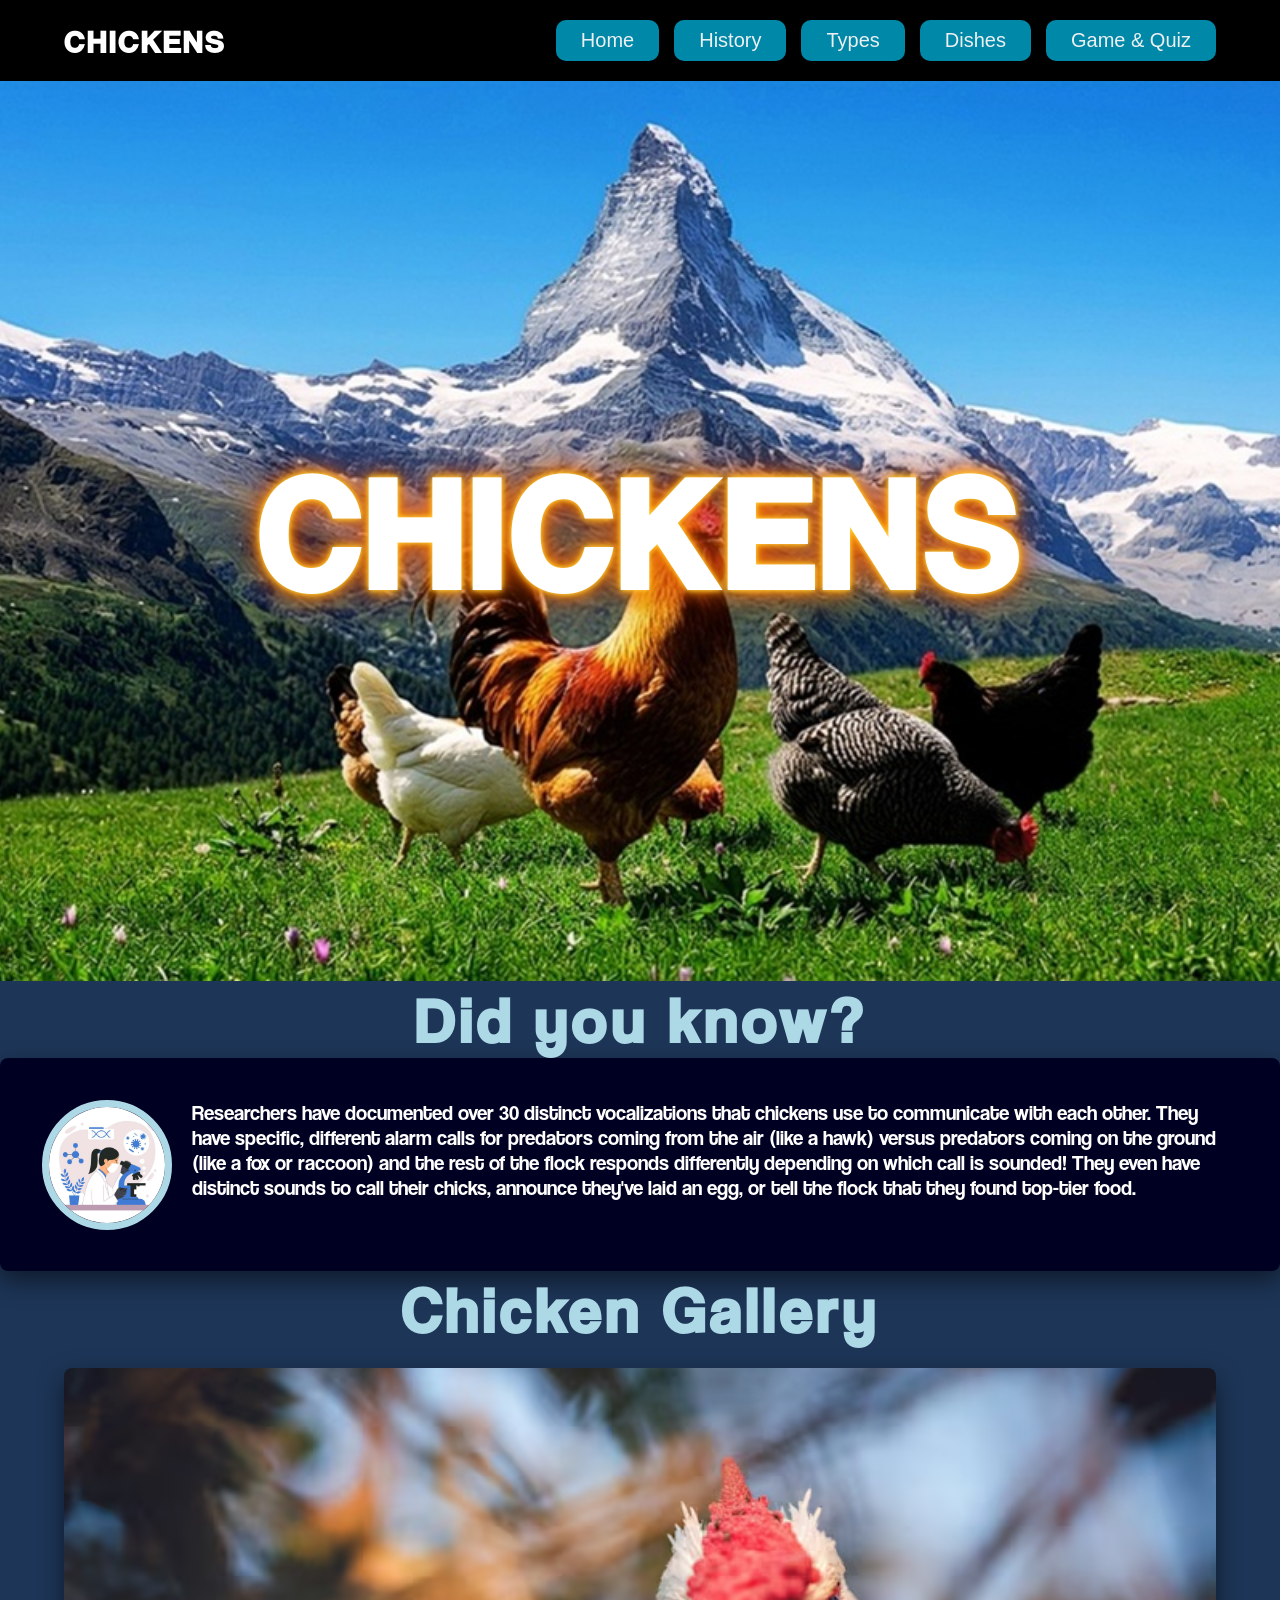
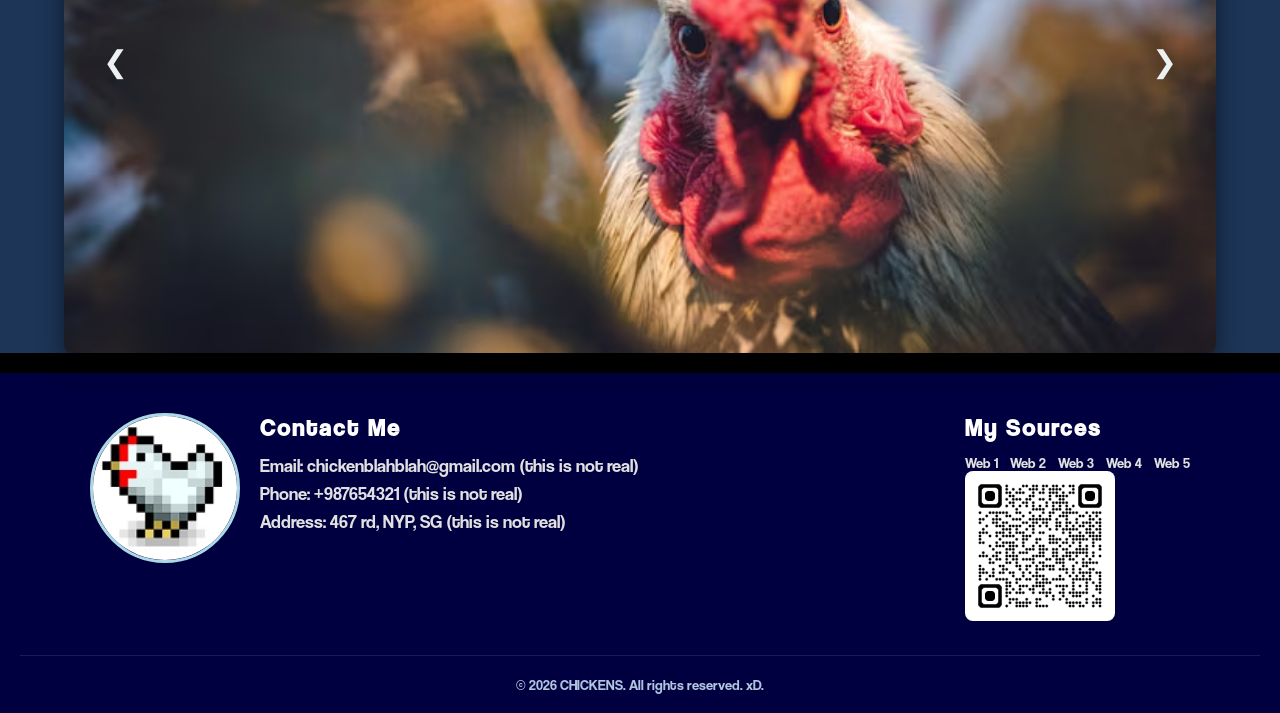
==== webdevA2/index.html @ 10f608d7 "Add files via upload" ====
<!DOCTYPE html>
<html lang="en">
<head>
	<meta name="viewport" content="width=device-width, initial-scale=1.0">
	<link rel="icon" type="image/png" href="images/sitelogo.png">
	<title>Chickens</title>
	<link rel="stylesheet" href="style.css">
	<script src="main.js" defer></script>
</head>
	<body>
		<header>
			<h1>
				<a href="index.html" class="refresh">CHICKENS</a>
			</h1>		
		<nav class="navbar">
			<button id="ham_menu">Menu</button>
				<div class="ham_mobile">
					<ul class="navlinks">						
						<li><button id="homeBtn">Home</button></li>
						<li><button id="historyBtn">History</button></li>
						<li><button id="typesBtn">Types</button></li>
						<li><button id="dishesBtn">Dishes</button></li>
						<li><button id="gameBtn">Game & Quiz</button></li>
					</ul>
				</div>
		</nav>
		</header>
		
		<main>
			<section class="page" id="homePage">
				<div class="homeHeader">
					<h2 class="homeTitle">CHICKENS</h2>
				</div>
				
				<div class="homeCont">
					<h2 class="homeH2">Did you know?</h2>
						<div class="hometext">
							<img src="images/researcher.png" alt="researcher" class="homePfp">	
							<p>Researchers have documented over 30 distinct vocalizations that chickens use to communicate with each other. They have specific, different alarm calls for predators coming from the air (like a hawk) versus predators coming on the ground (like a fox or raccoon) and the rest of the flock responds differently depending on which call is sounded!
							They even have distinct sounds to call their chicks, announce they've laid an egg, or tell the flock that they found top-tier food.</p>
						</div>
						<h2 class="homeH2">Chicken Gallery</h2>
						<div class="homeSlideshowWrapper">
							<button class="homeSlide_arrow left-arrow" id="slideLeft">&#10094;</button> <!-- the thing between the buttons is syntax learned online which renders the right arrow-->
								<div class="homeSlideshow" id="slideshowTrack">
									<img src="images/chicken1.jpg" alt="Chicken 1">
									<img src="images/chicken2.jpg" alt="Chicken 2">
									<img src="images/chicken3.jpg" alt="Chicken 3">
								</div>
							<button class="homeSlide_arrow right-arrow" id="slideRight">&#10095;</button> <!-- the thing between the buttons is syntax learned online which renders the left arrow-->
						</div>
				</div>			
			</section>
			
			<section class="page" id="historyPage">
				<div class="historyBg">
					<div class="pageHeader">
						<h2 class="txtH2">The History Of Chickens</h2>
							<p>Learn about the past of chickens :D</p>
					</div>
					
							<div class="historyCont">
								<div class="historyItem">
									<img src="images/trex.jpg" alt="trex" class="SQhistoryPic">
									<div class="historyContent1">
										<h3 class="historyH3">Ancient Origins & Dinosaur Heritage</h3>
										<p class="historyP"> While popular culture often claims that chickens directly descended from the Tyrannosaurus rex, chickens did not evolve from T. rex directly; rather, both modern birds and T. rex share a close common ancestor within the theropod dinosaur family tree. Over tens of millions of years, small feathered theropods which shared key traits with larger relatives like T. rex, such as hollow bones, bird-like lungs, three-toed feet, and wishbones survived mass extinction events and gradually evolved into modern avian dinosaurs, including chickens.</p>
									</div>
								</div>
								<div class="historyItem">
									<img src="images/theropod.jpg" alt="theropod" class="cardPic">
								</div>
								<div class="historyItem">
									<img src="images/trexChicken.jpg" alt="trexChicken" class="cardPic">
								</div>
								<div class="historyItem">
									<div class="historyContent2">
										<h3 class="historyH3">Early Domestication</h3>
											<p class="historyP">The history of modern domestic chickens began thousands of years ago in the dense bamboo forests of Southeast Asia. The primary ancestor of today's chicken (Gallus gallus domesticus) is the wild red junglefowl, which was initially drawn to human settlements around early farming communities. Early humans valued these birds initially not as a primary food source, but for cultural significance, rituals, and cockfighting.</p>
									</div>
								</div>
								<div class="historyItem">
									<div class="historyContent2">
										<h3 class="historyH3">Global Expansion & Romans</h3>
											<p class="historyP">As ancient trade routes like the Silk Road expanded across continents, domesticated chickens swiftly migrated from their South Asian origins throughout Eurasia, North Africa, and the Mediterranean basin. What began as a rare exotic bird quickly evolved into a cornerstone of global agriculture and cultural life.
																The Romans, in particular, played a pivotal role in elevating poultry farming to a sophisticated science. Recognizing the bird's utility, they systematically bred chickens to optimize both egg production and meat yield, establishing early precursor models to modern factory farming. Beyond agriculture, chickens held profound religious and strategic importance in Roman society; sacred chickens (pulli) were routinely carried alongside legions into war, where their feeding behaviors were eagerly interpreted by augurs as divine omens predicting battle outcomes.
																Simultaneously, across the Mediterranean in ancient Egypt, revolutionary technological advancements were taking place. Egyptian engineers developed massive, clay-brick mud incubators heated by controlled fires a secret, closely guarded trade that bypassed natural broodiness and allowed tens of thousands of eggs to be artificially incubated at a time, effectively laying the groundwork for large-scale poultry mass production.</p>
									</div>
								</div>
								<div class="historyItem">
									<img src="images/romanchicken.jpg" alt="trexChicken" class="cardPic">
								</div>
								<div class="historyItem">
									<div class="historyContent2">
										<h3 class="historyH3">Modern Industrialization</h3>
											<p class="historyP">Throughout the 19th and 20th centuries, the humble domestic chicken underwent a dramatic evolutionary and agricultural overhaul, shifting from a modest backyard scavenger into a globally dominant industrial powerhouse. The advent of formal poultry associations in the mid-1800s introduced standardized breed classifications—such as the American Standard of Perfection—igniting a widespread passion for poultry exhibition and laying the framework for systematic, record-based selective breeding.
																As foundational genetic science progressed into the early 20th century, agricultural scientists unlocked the ability to manipulate avian biology for distinct production goals. This scientific breakthrough formally bifurcated the poultry industry into two highly specialized genetic lineages. On one side, breeders developed high-yield layer hens engineered exclusively for high-frequency egg production, capable of laying hundreds of eggs annually while maintaining a lightweight frame to maximize feed efficiency. On the other side, they engineered fast-growing broiler chickens bred specifically for rapid muscle development and maximum meat yield, reaching full market weight in a tiny fraction of the time required by traditional heritage breeds.
																This biological specialization was soon matched by revolutionary mechanical and medical advances. The mid-20th-century development of automated feeding systems, climate-controlled environmental housing, balanced synthetic nutrition, and widespread vaccination programs completely redefined the industry. Together, these technological leaps moved poultry farming out of the family farmyard and into a hyper-efficient, fully integrated global supply chain.</p>
									</div>
								</div>
							</div>
				</div>
			</section>
			
			<section class="page" id="typesPage">
				<div class="typesDishesBg">
					<div class="pageHeader">
						<h2 class="txtH2">Different Breeds Of Chickens</h2>
							<p>Discover the breeds of chicken our planet has!</p>
					</div>
					
					<div class="typesDishesCont">
						<div class="typesDishesItem">
							<img src="images/junglefowl.jpg" alt="Jungle Fowl" class="cardPic">
								<div class="typesDishesContent">
									<h3 class="typesDishesH3">Red Junglefowl</h3>
									<p class="typesDishesP">Native to Southeast Asia, this wild avian species was first tamed thousands of years ago. It is essential for understanding the evolutionary transition from wild birds to modern domestic poultry.</p>
								</div>
						</div>
						<div class="typesDishesItem">
						<img src="images/leghorn.jpg" alt="leghorn" class="cardPic">
								<div class="typesDishesContent">
									<h3 class="typesDishesH3">White Leghorn</h3>
									<p class="typesDishesP">Originating in Tuscany, Italy, and refined in North America during the 19th century, Leghorns are world-renowned for their unmatched egg production efficiency (capable of laying over 280–300 white eggs per year).</p>							
								</div>
						</div>
						<div class="typesDishesItem">
						<img src="images/cornishcross.jpg" alt="cornish cross" class="cardPic">
								<div class="typesDishesContent">
									<h3 class="typesDishesH3">White Cornish-Cross</h3>
									<p class="typesDishesP">A modern hybrid cross (typically Cornish and White Plymouth Rock), this breed was engineered in the 20th century specifically for rapid growth, massive breast meat yield, and high feed conversion efficiency.</p>
								</div>
						</div>
						<div class="typesDishesItem">
						<img src="images/plymouthrock.jpg" alt="plymouth rock" class="cardPic">
								<div class="typesDishesContent">
									<h3 class="typesDishesH3">Plymouth Rock</h3>
									<p class="typesDishesP">Developed in Massachusetts in the mid-1800s, the Barred Plymouth Rock became the foundation of early American commercial poultry farming due to its docility, cold hardiness, and reliability for both eggs and meat.</p>
								</div>
						</div>
						<div class="typesDishesItem">
						<img src="images/rhodeislandred.jpg" alt="rhode island red" class="cardPic">
								<div class="typesDishesContent">
									<h3 class="typesDishesH3">Rhode Island Red</h3>
									<p class="typesDishesP">Developed in Rhode Island and Massachusetts in the 1890s, this hardy breed became famous worldwide for its prolific production of large brown eggs and adaptability to farm environments.</p>	
								</div>
						</div>
						<div class="typesDishesItem">
						<img src="images/brahma.jpg" alt="brahma" class="cardPic">
								<div class="typesDishesContent">
									<h3 class="typesDishesH3">Brahma</h3>
										<p class="typesDishesP">Imported to the US and UK in the mid-19th century from Chinese shipping stock, the massive, feather-legged Brahma dominated the American meat market from 1850 through 1930 and sparked historical "poultry mania."</p>
								</div>
						</div>
						<div class="typesDishesItem">
						<img src="images/orpington.jpg" alt="orpington" class="cardPic">
							<div class="typesDishesContent">
									<h3 class="typesDishesH3">Orpington</h3>
										<p class="typesDishesP">Bred in England by William Cook in the late 1800s, Orpingtons were engineered as dual-purpose utility birds capable of laying well through cold northern European winters while offering heavy meat yield.</p>
							</div>
						</div>
						<div class="typesDishesItem">
						<img src="images/sussex.jpg" alt="Sussex" class="cardPic">
							<div class="typesDishesContent">
								<h3 class="typesDishesH3">Sussex</h3>
									<p class="typesDishesP">One of the oldest British breeds, originating in Sussex over 2,000 years ago (likely utilized during the Roman occupation). It served as the primary table bird for London markets throughout the 18th and 19th centuries.</p>
							</div>
						</div>
						<div class="typesDishesItem">
						<img src="images/marans.jpg" alt="Marans" class="cardPic">
							<div class="typesDishesContent">
								<h3 class="typesDishesH3">Marans</h3>
									<p class="typesDishesP">Originating in ancient China, Silkies are famous for their fur-like plumage, black skin and bones (fibromelanosis), and five toes per foot. Marco Polo recorded encountering "fuzzy chickens" during his 13th-century Asian travels.</p>
							</div>
						</div>
						<div class="typesDishesItem">
						<img src="images/silkie.jpg" alt="silkie" class="cardPic">
							<div class="typesDishesContent">
								<h3 class="typesDishesH3">Silkie</h3>
									<p class="typesDishesP">Originating in ancient China, Silkies are famous for their fur-like plumage, black skin and bones (fibromelanosis), and five toes per foot. Marco Polo recorded encountering "fuzzy chickens" during his 13th-century Asian travels.</p>
							</div>
						</div>
						<div class="typesDishesItem">
						<img src="images/ayamcemani.jpg" alt="ayam cemani" class="cardPic">
							<div class="typesDishesContent">
								<h3 class="typesDishesH3">Ayam Cemani</h3>
									<p class="typesDishesP">Native to Java, Indonesia, this rare breed carries a hyper-expression of hyperpigmentation (fibromelanosis), resulting in entirely black feathers, beak, skin, organs, and bones. Historically used for ceremonial and medicinal purposes.</p>
							</div>
						</div>
						<div class="typesDishesItem">
						<img src="images/araucana.jpg" alt="araucana" class="cardPic">
							<div class="typesDishesContent">
								<h3 class="typesDishesH3">Araucana</h3>
									<p class="typesDishesP">Originating in Chile from stock raised by the indigenous Mapuche people, these birds are famous for laying natural blue eggs due to a genetic mutation that deposits oocyanin in the eggshell during formation.</p>
							</div>
						</div>
					</div>
				</div>
			</section>
			
			<section class="page" id="dishesPage">
			<div class="typesDishesBg">
				<div class="pageHeader">
					<h2 class="txtH2">How Chickens Influenced Cuisines?</h2>
						<p>Find how our global friends use chicken in their cuisine!</p>
				</div>
				
				<div class="typesDishesCont">
					<div class="typesDishesItem">
					<img src="images/chickenrice.jpg" alt="chicken rice" class="cardPic">
						<div class="typesDishesContent">
							<h3 class="typesDishesH3">Hainanese Chicken Rice(🇸🇬)</h3>
								<p class="typesDishesP">Poached whole chicken served alongside fragrant rice cooked in chicken fat and broth, paired with chili sauce, ginger paste, and dark soy sauce.</p>
						</div>
					</div>
					<div class="typesDishesItem">
					<img src="images/chickentikkamasala.jpg" alt="chicken tikka masala" class="cardPic">
						<div class="typesDishesContent">
							<h3 class="typesDishesH3">Chicken Tikka Masala(🇬🇧󠁧󠁢󠁥󠁮󠁧󠁿)</h3>
								<p class="typesDishesP">Tender pieces of roasted marinated chicken (chicken tikka) served in a rich, creamy, tomato-based spiced curry sauce.</p>
						</div>
					</div>
					<div class="typesDishesItem">
					<img src="images/CoqauVin.jpg" alt="Coq au Vin" class="cardPic">
						<div class="typesDishesContent">
							<h3 class="typesDishesH3">Coq au Vin(🇫🇷)</h3>
								<p class="typesDishesP">A classic French stew where chicken (traditionally a tough rooster) is braised slowly in red wine, lardons (bacon), mushrooms, and garlic.</p>
						</div>
					</div>
					<div class="typesDishesItem">
					<img src="images/chimaek.jpg" alt="Chimaek" class="cardPic">
						<div class="typesDishesContent">
							<h3 class="typesDishesH3">Chimaek(🇰🇷)</h3>
								<p class="typesDishesP">Double-fried chicken seasoned with a crackly, thin crust, usually brushed with a sweet and spicy Gochujang glaze or garlic soy sauce.</p>
						</div>
					</div>
					<div class="typesDishesItem">
					<img src="images/laziji.jpg" alt="laziji" class="cardPic">
						<div class="typesDishesContent">
							<h3 class="typesDishesH3">La Zi Ji/Sichuan Spicy Chicken(🇨🇳)</h3>
								<p class="typesDishesP">Crispy fried chicken bites tossed with heaps of dried red chilies and Sichuan peppercorns for a signature spicy, mouth-numbing flavor.</p>
						</div>
					</div>
					<div class="typesDishesItem">
					<img src="images/chickenadobo.jpg" alt="chickenadobo" class="cardPic">
						<div class="typesDishesContent">
							<h3 class="typesDishesH3">Chicken Adobo(🇵🇭)</h3>
								<p class="typesDishesP">The iconic Filipino dish of chicken simmered until tender in a rich, savory-tangy marinade of soy sauce, vinegar, garlic, and bay leaves.</p>
						</div>
					</div>
					<div class="typesDishesItem">
					<img src="images/chickenkiev.jpg" alt="chickenkiev" class="cardPic">
						<div class="typesDishesContent">
							<h3 class="typesDishesH3">Chicken Kiev(🇺🇦)</h3>
								<p class="typesDishesP">A boneless chicken breast rolled around cold garlic herb butter, then coated in breadcrumbs and deep-fried until crisp.</p>
						</div>
					</div>
					<div class="typesDishesItem">
					<img src="images/dorowat.jpg" alt="dorowat" class="cardPic">
						<div class="typesDishesContent">
							<h3 class="typesDishesH3">Doro Wat(🇪🇹)</h3>
								<p class="typesDishesP">A rich, spicy Ethiopian chicken stew slow-cooked with berbere spice, clarified butter, and onions, served with hard-boiled eggs over spongy injera bread.</p>
						</div>
					</div>
					<div class="typesDishesItem">
					<img src="images/jamaicanjerkchicken.jpg" alt="jamaicanjerkchicken" class="cardPic">
						<div class="typesDishesContent">
							<h3 class="typesDishesH3">Jamaican Jerk Chicken(🇯🇲)</h3>
								<p class="typesDishesP">Smoky, fiery chicken marinated in scotch bonnet peppers, allspice, and thyme, then slow-grilled over pimento wood for an iconic charred kick.</p>
						</div>
					</div>
					<div class="typesDishesItem">
					<img src="images/periperichicken.jpg" alt="periperichicken" class="cardPic">
						<div class="typesDishesContent">
							<h3 class="typesDishesH3">Peri-Peri Chicken(🇵🇹)</h3>
								<p class="typesDishesP">Flame-grilled chicken charred and basted in a fiery, tangy marinade of bird's eye chilies, citrus, and garlic.</p>
						</div>
					</div>
					<div class="typesDishesItem">
					<img src="images/butterchicken.jpg" alt="butterchicken" class="cardPic">
						<div class="typesDishesContent">
							<h3 class="typesDishesH3">Butter Chicken(🇮🇳)</h3>
								<p class="typesDishesP">Tender spiced chicken simmered in a velvety, rich tomato sauce finished with butter and cream.</p>
						</div>
					</div>
					<div class="typesDishesItem">
					<img src="images/chickenparmigiana.jpg" alt="chicken parmesian" class="cardPic">
						<div class="typesDishesContent">
							<h3 class="typesDishesH3">Chicken Parmigiana(🇮🇹)</h3>
								<p class="typesDishesP">A breaded, crispy chicken cutlet topped with rich tomato sauce and melted mozzarella or parmesan cheese.</p>
						</div>
					</div>
				</div>
			</div>
			</section>
			
				<section class="page" id="gamePage">
					<div class="gameItem">
						<div class="gameCard">
							<h2 class="gameH2">Mini-Game</h2>
								<p>Click to catch the different chickens</p>
									<h2 id="scoreBox">GOODLUCK!</h2>
								
									<div class="gameArea">
										<div id="pixelChicken" class="sprite-1"></div>
									</div>
						</div>
					</div>
					
					<div class="quizItem">
						<div class="quizCard">
							<h2 class="gameH2">Chicken Quiz</h2>
							<div id="quizContainer"></div>
							<button id="btnSubmit">Submit Quiz</button>
							<h3 id="quizScorebox">Not submitted</h3>
						</div>
					</div>
			</section>
			
			<footer> 
				<div class="footerCont">
					<div class="footerLeft">
						<img src="images/sitelogo.png" alt="chicken logo" class="footerPfp">
						
					<!-- left side of footer-->
						<div class="footerColumn">
							<h3>Contact Me</h3>
							<p>Email: chickenblahblah@gmail.com (this is not real)</p>
							<p>Phone: +987654321 (this is not real)</p>
							<p>Address: 467 rd, NYP, SG (this is not real)</p>
						</div>
					</div>
					<!-- right side of footer -->
					<div class="footerColumn">
						<h3>My Sources</h3>
							<div class="webLinks">
								<a href="https://news.harvard.edu/gazette/story/2008/04/molecular-analysis-confirms-t-rexs-evolutionary-link-to-birds/" target="_blank">Web 1</a>
								<a href="https://www.smithsonianmag.com/history/how-the-chicken-conquered-the-world-87583657/" target="_blank">Web 2</a>
								<a href="https://en.wikipedia.org/wiki/Chicken" target="_blank">Web 3</a>
								<a href="https://en.wikipedia.org/wiki/List_of_chicken_breeds" target="_blank">Web 4</a>
								<a href="https://naturerules1.fandom.com/wiki/Domestic_Chicken" target="_blank">Web 5</a>
							</div>
								<img src="images/qrcode.png" alt="qrcode" class="footerQR">
					</div>
				</div>
					<div class="footerBottom">
						<p>&copy; 2026 CHICKENS. All rights reserved. xD.</p>
					</div>
			</footer>
		</main>
	</body>
</html>
---- webdevA2/style.css ----
@font-face {
	font-family: 'coolvetica';
	src: url('fonts/coolvetica/coolvetica.otf') format('opentype'); 
}
* { /* learnt from online its used to reset browser defaults */
	margin: 0;
	padding: 0;
	box-sizing: border-box;
}

body, html {
	margin: 0;
	padding: 0;
	background-color: black;
}

/* header & navbar */
header {
	font-family: 'coolvetica', sans-serif;
	display: flex;
	justify-content: space-between;
	align-items: center;
	padding: 20px 5%;
	position: sticky; /* keeps dropdown anchored inside header */
	top: 0;
	left: 0;
	width: 100%;
	background-color: rgba(0, 0, 0, 0.5);
	box-sizing: border-box;
	z-index: 1;
}

header h1 {
	color: white;
	letter-spacing: 3px;
}

header h1:hover {
	color: rgba(0, 136, 169, 1);
}

.refresh {
	color: inherit; /* keeps same color as before */
	text-decoration: none;
	cursor: pointer;
}

.navlinks {
	list-style: none;
	margin: 0;
	padding: 0;
	display: flex; /* flexbox keeps desktop menu clean */
	gap: 15px;
	align-items: center;
}

.navlinks li {
	display: inline-block;
}

li, button {
	font-size: 20px;
	color: #edf0f1;
	text-decoration: none;
}

button {
	padding: 9px 25px;
	background-color: rgba(0, 136, 169, 1);
	border: none;
	border-radius: 10px;
	cursor: pointer;
	transition: all 0.3s ease 0s;
}

button:hover {
	background-color: rgba(0, 136, 169, 0.8);
	transform: scale(1.05);
}

/* pages settings */
.page {
	display: none;	
}

.page.active {
	display: block;
}

#ham_menu {
	display: none;
}

/* styling the home page stuff */
.homeHeader {
	background-image: url("images/backgroundimg.jpg");
	background-size: cover;
	background-position: center;
	background-repeat: no-repeat;
	min-height: 100vh;
}

.homeTitle {
	font-family: 'coolvetica', sans-serif;
	letter-spacing: 10px;
	font-size: 10em;
	display: flex;
	justify-content: center;
	align-items: center;
	min-height: 100vh;
	color: white;
	text-shadow: 0 0  5px #ffd54f, /* Inner Gold - intense brightness */
    0 0 10px #ffb300, /* Middle Amber - rich color */
    0 0 20px #ff6f00, /* Outer Terracotta - deep spread */
    0 0 40px #bf360c;	
}

/* homeCont stuff */
.homeCont {
	min-height: 100vh;
	background-color: #1D3557;
}

.homeH2 {
	font-family: 'coolvetica', sans-serif;
	letter-spacing: 5px;
	font-size: 4em;
	display: flex;
	justify-content: center;
	align-items: flex-start;
	color: #ADD8E6;
}

.hometext {
	font-family: 'coolvetica', sans-serif;
	background-color: #000022;
	color: white;
	text-align: left;
	border-radius: 8px;
	box-shadow: 0 10px 25px rgba(0, 0, 0, 0.5);
	font-size: 1.3rem;
	padding: 2em;
	width: 100%;
	max-width: 1400px;
	margin: 0 auto;
	display: flex;
	align-items: flex-start;
	gap: 20px;
}

.homePfp {
	width: 130px;
	height: 130px;
	border: 7px solid #ADD8E6;
	border-radius: 50%;
	object-fit: cover;
	flex-shrink: 0;
}
/* home slideshow thing for images learn from ai and online */
.homeSlideshowWrapper { /* Outer wrapper to contain relative positioning for arrows */
	position: relative;
	width: 90%;
	max-width: 1400px;
	margin: 20px auto;
	border-radius: 8px;
	box-shadow: 0 10px 25px rgba(0, 0, 0, 0.5);
}

.homeSlideshow {
	display: flex;
	gap: 20px;
	width: 100%;
	overflow-x: auto;
	white-space: nowrap;
  
	/* Smooth scroll behavior when JS adjusts scrollLeft */
	scroll-behavior: smooth;
  
	/* hide scroll bar for the different browsers */
	scrollbar-width: none;              
	-ms-overflow-style: none;           
}

.homeSlideshow::-webkit-scrollbar {
	display: none;                      
}

.homeSlideshow img {
	width: 100%;
	height: 65vh;
	max-height: 900px;
	flex-shrink: 0;
	object-fit: cover;
	border-radius: 8px;
}

/* Base Arrow Button Styling */
.homeSlide_arrow {
	position: absolute;
	top: 50%;
	transform: translateY(-50%);
	z-index: 10;
  
	background: transparent;
	border: none;
	  
	font-size: 30px;
	cursor: pointer;
	  
	display: flex;
	align-items: center;
	justify-content: center;
	transition: background 0.3s ease, transform 0.3s ease;
}

.homeSlide_arrow:hover {
	opacity: 1;
	transform: translateY(-50%) scale(1.3);
}

.left-arrow {
	left: 14px;
}

.right-arrow {
	right: 14px;
}
/* footer stuff */
footer {
	font-family: 'coolvetica', sans-serif;
	background-color: #000040; 
	color: #ffffff;
	padding: 40px 20px 20px 20px;
}

.footerCont {
	max-width: 1100px;
	margin: 0 auto;
	display: flex;
	justify-content: space-between;
	align-items: flex-start;
	gap: 40px;
	padding-bottom: 30px;
}

.footerLeft {
	display: flex;
	align-items: flex-start;
	gap: 20px;
}

.footerPfp {
	width: 150px;
	height: 150px;
	border: 3px solid #ADD8E6;
	border-radius: 50%;
	object-fit: cover;
	flex-shrink: 0;
}

.footerQR {
	width: 150px;
	height: 150px;
	object-fit: cover;
	flex-shrink: 0;
	border-radius: 8px;
}

.footerColumn h3 {
	font-size: 1.5rem;
	font-weight: 700;
	letter-spacing: 2px;
	margin-bottom: 12px;
	color: #ffffff;
}

.footerColumn p {
	margin: 6px 0;
	font-size: 1.15rem;
	color: #e0e0e0;
}

.webLinks {
	display: flex;
	gap: 12px;
}

.webLinks a {
	color: #e0e0e0;
	text-decoration: none;
	font-size: 0.9rem;
	transition: color 0.2s ease;
}

.webLinks a:hover {
	color: #ffffff;
	text-decoration: underline;
}

.footerBottom {
	text-align: center;
	border-top: 1px solid rgba(255, 255, 255, 0.1);
	padding-top: 20px;
	font-size: 0.9rem;
	color: #b0c4de;
}

/* mini-game and quiz page stuff*/
.gameItem {
	min-height: 100vh;
	background-color: #1D3557;
	display: flex;
	justify-content: center;
    align-items: center;
}

.gameCard {
    font-family: 'coolvetica', sans-serif;
    background-color: #000022;
    color: #ffffff;
    width: 100%;
    max-width: 2000px;
    margin: 0 auto;
    padding: 30px;
    border-radius: 16px;
    box-shadow: 0 10px 25px rgba(0, 0, 0, 0.5);
    text-align: center;
    border: 2px solid rgba(255, 255, 255, 0.1);
}

.gameH2 {
    font-size: 2.5rem;
    color: #ADD8E6;
    letter-spacing: 2px;
    margin-bottom: 8px;
}

.gameCard p {
    font-size: 1.1rem;
    color: #e0e0e0;
    margin-bottom: 15px;
}

#scoreBox {
    font-size: 1.8rem;
    color: #ffd54f;
    margin-bottom: 20px;
}

/* Play Area bounding box */
.gameArea {
    position: relative;
    width: 100%;
    height: 800px; /* Defines the boundary for chicken movement */
    background-color: #0d1b2a;
    border: 2px dashed rgba(255, 255, 255, 0.2);
    border-radius: 10px;
}

#pixelChicken {
	position: relative;
	width: 108px;
	height: 127px;
	background-image: url('images/sprite.png');
	background-repeat: no-repeat;
	cursor: pointer;
}

.sprite-1 {
	background-position: 0px 0px;
}

.sprite-2 {
	background-position: -113px -8px;
}

.sprite-3 {
	background-position: -1px -138px;
}

.sprite-4 {
	background-position: -109px -136px;
}

/* quiz stuff */

.quizItem {
	min-height: 100vh;
	background-color: #1D3557;
	display: flex;
	justify-content: center;
    align-items: center;
}

.quizCard {
    font-family: 'coolvetica', sans-serif;
    background-color: #000022;
    color: white;
    width: 100%;
    max-width: 2000px;
    padding: 30px;
    border-radius: 16px;
    box-shadow: 0 10px 25px rgba(0, 0, 0, 0.5);
    border: 2px solid rgba(255, 255, 255, 0.1);
    text-align: left;
}

.quizCard .gameH2 {
    text-align: center;
    margin-bottom: 20px;
}

.quizFieldset {
    border: 1px solid rgba(255, 255, 255, 0.2);
    border-radius: 8px;
    padding: 15px 20px;
    margin-bottom: 20px;
    background-color: #0d1b2a;
}

.quizLegend {
    color: #ADD8E6;
    font-size: 1.2rem;
    padding: 0 8px;
}

.quizOption {
    display: block;
    margin: 10px 0;
    font-size: 1.05rem;
    cursor: pointer;
    color: #edf0f1;
}

.quizOption input {
    margin-right: 8px;
    cursor: pointer;
}

#quizScorebox {
    font-size: 1.5rem;
    color: #ffd54f;
    text-align: center;
    margin-top: 15px;
}

#btnSubmit {
    display: block;
    margin: 20px auto 0;
}

/* history page stuff */
.historyBg {
	min-height: 320vh;
	background-color: #1D3557;
}

.historyCont {
	display: grid;
	grid-template-columns: repeat(4, 1fr);
	grid-auto-rows: minmax(min-content, max-content);
	grid-template-areas: "box-1 box-1 box-1 box-1"
						 "box-2 box-2 box-3 box-3"
						 "box-2 box-2 box-3 box-3"
						 "box-4 box-4 box-4 box-4"
						 "box-5 box-5 box-6 box-6"
						 "box-5 box-5 box-6 box-6"				
						 "box-7 box-7 box-7 box-7";					
	gap: 1.2em;
	max-width: 1700px;
	margin: 0 auto;
}

.historyItem {
	font-family: 'coolvetica', sans-serif;
	padding: 2em;
	background-color: #000022;
	color: white;
	text-align: left;
	border-radius: 8px;
	box-shadow: 0 10px 25px rgba(0, 0, 0, 0.5);
	font-size: 1.5rem;
	display: flex;
	flex-direction: row; 
	align-items: center;  
	gap: 25px;
}

.historyItem:nth-child(1) { grid-area: box-1; }
.historyItem:nth-child(2) { grid-area: box-2; }
.historyItem:nth-child(3) { grid-area: box-3; }
.historyItem:nth-child(4) { grid-area: box-4; }
.historyItem:nth-child(5) { grid-area: box-5; }
.historyItem:nth-child(6) { grid-area: box-6; }
.historyItem:nth-child(7) { grid-area: box-7; }

.historyContent1 {
	display: flex;
	flex-direction: column;
	justify-content: center;
	flex-grow: 1;    
}

.historyContent2 {
	display: flex;
	flex-direction: column;
	justify-content: center;
	flex-grow: 1;    
}

.historyH3 {
	letter-spacing: 3px;
	font-size: 2em;
	color: #ADD8E6;
	display: flex;
	justify-content: center;
	align-items: flex-start;
	margin-bottom: 8px;
}

.historyP {
	letter-spacing: 1.5px;
	text-align: left;
	color: white;
	font-size: 0.8em;
	line-height: 1.5;
	justify-content: flex-start;
}

.SQhistoryPic {
	width: 350px;
	height: 300px;
	border-radius: 8px;
	object-fit: cover;
	flex-shrink: 0;
	box-shadow: 0 10px 25px rgba(0, 0, 0, 0.5);
}

.pageHeader {
	font-family: 'coolvetica', sans-serif;
}

.txtH2 {
	letter-spacing: 4px;
	font-size: 4em;
	color: #ADD8E6;
	display: flex;
	justify-content: center;
	align-items: flex-start;
}

.pageHeader p {
	letter-spacing: 2px;
	text-align: center;
	color: white;
	font-size: 2em;
	display: flex;
	justify-content: center;
	align-items: flex-start;
}

.cardPic {
	width: 100%;
	height: 100%;
	object-fit: cover;
	border-radius: 8px;
	box-shadow: 0 10px 25px rgba(0, 0, 0, 0.5);
}

/* types page stuff*/
.typesDishesBg {
	min-height: 190vh;
	background-color: #1D3557;
}

.typesDishesCont {
	display: grid;
	grid-template-columns: repeat(3, 1fr);
	grid-auto-rows: minmax(min-content, max-content);
	gap: 1em;
	max-width: 1900px;
	margin: 0 auto;
}

.typesDishesItem {
	font-family: 'coolvetica', sans-serif;
	padding: 2em;
	background-color: #000022;
	color: white;
	text-align: left;
	border-radius: 8px;
	box-shadow: 0 10px 25px rgba(0, 0, 0, 0.5);
	font-size: 1.5rem;
	display: flex;
	flex-direction: row; 
	align-items: center;  
	gap: 25px;
}

.typesDishesItem .cardPic {
    width: 350px;
    height: 400px;
    object-fit: cover;
    border-radius: 8px;
    flex-shrink: 0; /* Prevents image from pushing text off-screen */
    box-shadow: 0 5px 15px rgba(0, 0, 0, 0.4);
}

/* Ensure text container takes up the remaining horizontal space safely */
.typesDishesContent {
    display: flex;
    flex-direction: column;
    justify-content: center;
    flex: 1; 
    min-width: 0; /* Prevents text overflow inside Flexbox */
}

/* Adjust title display so it wraps naturally */
.typesDishesH3 {
    letter-spacing: 2px;
    font-size: 1.6em;
    color: #ADD8E6;
    margin-bottom: 8px;
    display: block; 
    text-align: center;
}

/* Style for the paragraph text inside the card */
.typesDishesP {
    letter-spacing: 1px;
    color: white;
    font-size: 0.85em;
    line-height: 1;
}

/* mobile settings */
@media (max-width: 800px) {	
	#ham_menu {
		display: block;
		cursor: pointer;
	}
	
	.ham_mobile {
		display: none;
		position: absolute;
		top: 100%;        
		left: 0;
		width: 100%;
		background-color: rgba(0, 0, 0, 0.5);
		padding: 20px 0;
		box-shadow: 0 4px 6px rgba(0,0,0,0.1);
	}
	
	/* when toggled active by JS */
	.ham_mobile.show {
		display: block;
	}

	/* stack list items vertically in a straight column */
	.ham_mobile .navlinks {
		display: flex;
		flex-direction: column; /* force straight vertical column */
		align-items: center; /* center buttons in the menu */
		padding: 0;
		margin: 0;
		gap: 12px;
	}

	.ham_mobile .navlinks li {
		display: block;
		width: 80%;         
	}

	.ham_mobile .navlinks li button {
		width: 100%; /* full width buttons inside mobile column */
	}
	
	.homeTitle {
		font-size: 4.5em; /* scaled down from 10em so it doesn't break out of screen */
		letter-spacing: 4px;
		text-align: center;
		padding: 0 10px;
	}

	.homeH2 {
		font-size: 2.5em;
		padding-top: 20px;
	}

	.hometext {
		width: 90%;
		height: 450px;
	}
	
	.hometext p {
		font-size: 1.6rem;
	}
	
	.homeSlideshow img {
		height: 550px; 
	}

	/* reposition arrow buttons so they stay visible over mobile images */
	.homeSlide_arrow {
		font-size: 24px;
	}
	.left-arrow {
		left: 5px;
	}
	.right-arrow {
		right: 5px;
	}

	/* stack footer stuff vertically */
	.footerCont {
		flex-direction: column;
		align-items: center;
		text-align: center;
		gap: 25px;
	}

	.footerLeft {
		flex-direction: column;
		align-items: center;
	}

	.webLinks {
		justify-content: center;
		flex-wrap: wrap;
	}
	
	.gameItem, .quizItem {
		padding: 10px 10px;
	}
	
	.gameCard, .quizCard {
		width: 100%;
		padding: 15px;
	}
	
	.gameArea {
		height: 50vh;
		min-height: 350px;
		max-height: 500px;
		overflow: hidden;
	}
	
	#pixelChicken {
		transform: scale(0.85);
		transform-origin: top left;
	}
	
	.quizFieldset {
		padding: 12px 15px;
	}
	
	.quizOption {
		font-size: 0.95rem;
	}	
	
	.footerQR {
		display: none;
	}
	
	.historyBg {
	min-height: auto;
	padding-bottom: 100px;
	}
	
	.historyCont {
		grid-template-columns: 1fr;
		grid-auto-rows: auto;
		grid-template-areas: "box-1"
							 "box-2"
							 "box-3"
							 "box-4"
							 "box-5"
							 "box-6"				
							 "box-7";		
	}
	
	.historyItem {
		flex-direction: column; /* Stack image above text on small screens */
		text-align: center;
	}

	.historyContent {
		text-align: center;
	}

	.historyH3, .historyP {
		text-align: center;
		justify-content: center;
	}
	
	.historyH3 {
		font-size: 1.4em;
	}
	
	.SQhistoryPic {
		width: 100%;
		max-width: 250px;
		margin: 0 auto;
	}
	
	.typesDishesBg {
	min-height: auto;
	padding-bottom: 100px;
	}
	
	.typesDishesCont {
        grid-template-columns: 1fr;
    }

    .typesDishesItem {
        flex-direction: column;
        text-align: center;
    }

    .typesDishesItem .cardPic {
        width: 100%;
        max-width: 300px;
        height: 200px;
        margin: 0 auto;
    }

    .typesDishesH3 {
        text-align: center;
    }
	
	.pageHeader h2 {
		font-size: 2.3em;
	}
	
	.pageHeader p {
		font-size: 1.3em;
	}
}
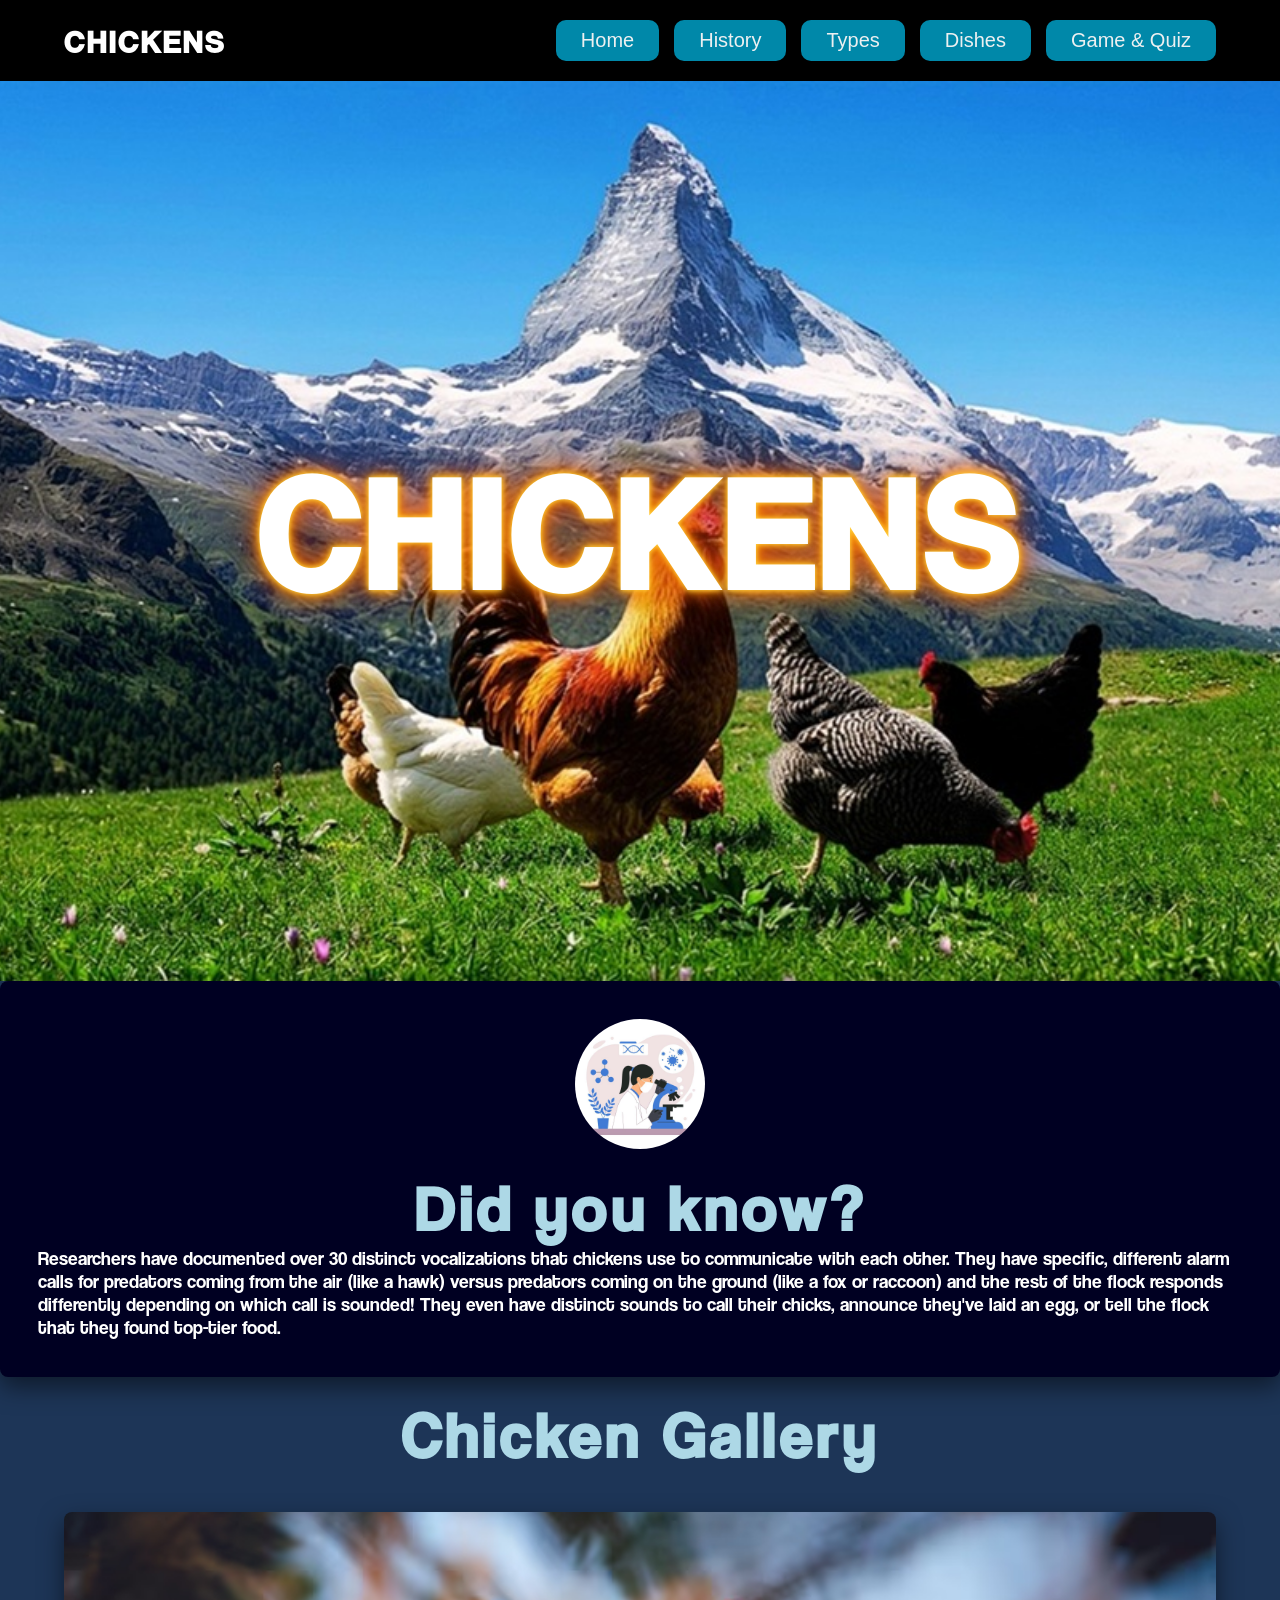
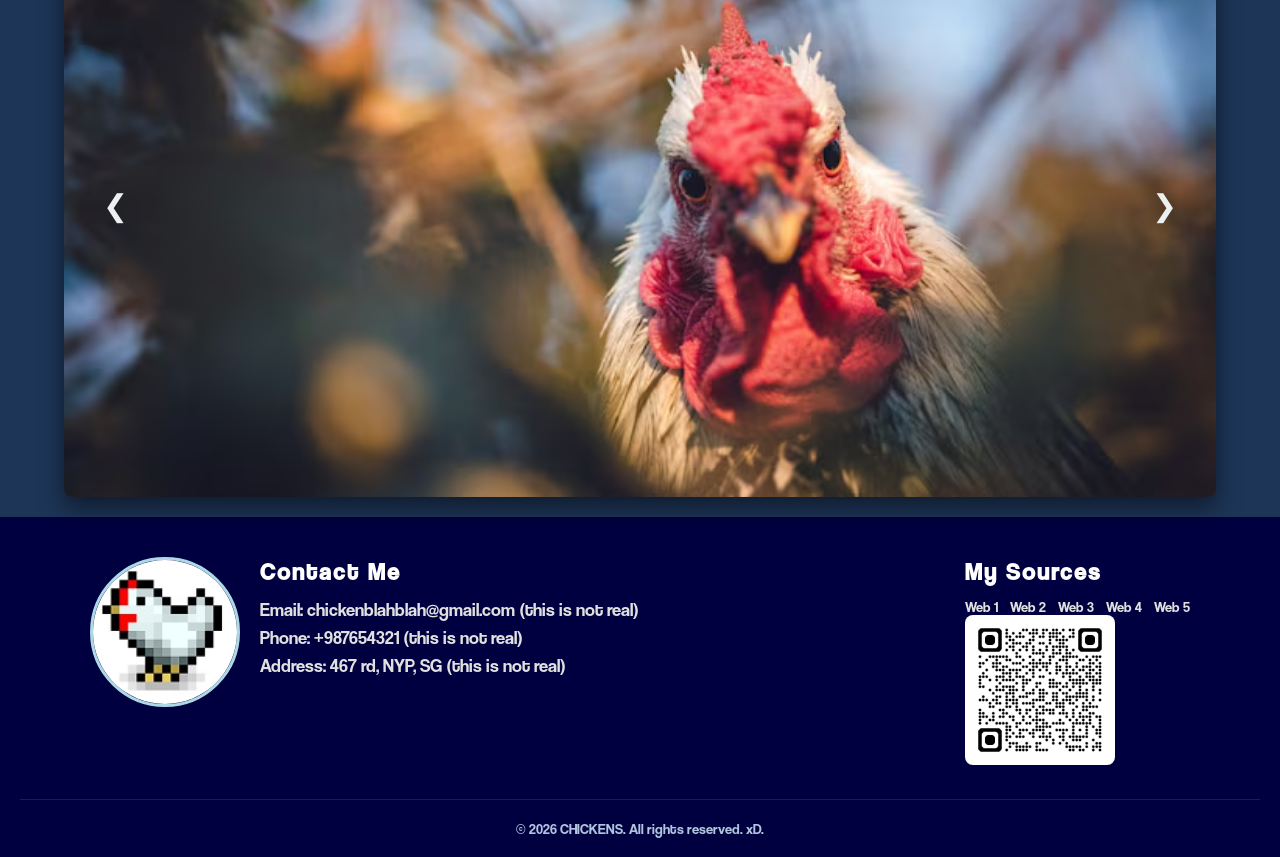
==== commit a8f89130: "Add files via upload" ====
--- a/webdevA2/index.html
+++ b/webdevA2/index.html
@@ -31,13 +31,15 @@
 				<div class="homeHeader">
 					<h2 class="homeTitle">CHICKENS</h2>
 				</div>
-				
-				<div class="homeCont">
-					<h2 class="homeH2">Did you know?</h2>
+			<div class="homeBg">	
+				<div class="homeCont">					
 						<div class="hometext">
-							<img src="images/researcher.png" alt="researcher" class="homePfp">	
-							<p>Researchers have documented over 30 distinct vocalizations that chickens use to communicate with each other. They have specific, different alarm calls for predators coming from the air (like a hawk) versus predators coming on the ground (like a fox or raccoon) and the rest of the flock responds differently depending on which call is sounded!
-							They even have distinct sounds to call their chicks, announce they've laid an egg, or tell the flock that they found top-tier food.</p>
+							<img src="images/researcher.png" alt="researcher" class="homePfp">
+								<div class="homeContent">
+									<h2 class="homeH2">Did you know?</h2>
+									<p>Researchers have documented over 30 distinct vocalizations that chickens use to communicate with each other. They have specific, different alarm calls for predators coming from the air (like a hawk) versus predators coming on the ground (like a fox or raccoon) and the rest of the flock responds differently depending on which call is sounded!
+									They even have distinct sounds to call their chicks, announce they've laid an egg, or tell the flock that they found top-tier food.</p>
+								</div>
 						</div>
 						<h2 class="homeH2">Chicken Gallery</h2>
 						<div class="homeSlideshowWrapper">
@@ -50,6 +52,7 @@
 							<button class="homeSlide_arrow right-arrow" id="slideRight">&#10095;</button> <!-- the thing between the buttons is syntax learned online which renders the left arrow-->
 						</div>
 				</div>			
+			</div>
 			</section>
 			
 			<section class="page" id="historyPage">
--- a/webdevA2/style.css
+++ b/webdevA2/style.css
@@ -116,42 +116,59 @@
 }
 
 /* homeCont stuff */
-.homeCont {
+.homeBg {
 	min-height: 100vh;
 	background-color: #1D3557;
 }
+
+.homeCont {
+	display: grid;
+	grid-template-columns: repeat(1, 1fr);
+	grid-auto-rows: minmax(min-content, max-content);
+	grid-template-areas: "box-1";
+	gap: 1.2em;
+	max-width: 1700px;
+	margin: 0 auto;
+}
+
+.hometext:nth-child(1) { grid-area: box-1; }
 
 .homeH2 {
 	font-family: 'coolvetica', sans-serif;
 	letter-spacing: 5px;
-	font-size: 4em;
+	font-size: clamp(2rem, 5vw, 4em);
 	display: flex;
 	justify-content: center;
 	align-items: flex-start;
 	color: #ADD8E6;
+	text-align: center;
 }
 
 .hometext {
 	font-family: 'coolvetica', sans-serif;
+	padding: 2em;
 	background-color: #000022;
 	color: white;
 	text-align: left;
 	border-radius: 8px;
 	box-shadow: 0 10px 25px rgba(0, 0, 0, 0.5);
-	font-size: 1.3rem;
-	padding: 2em;
-	width: 100%;
-	max-width: 1400px;
-	margin: 0 auto;
-	display: flex;
-	align-items: flex-start;
+	font-size: 1.2rem;
+	display: flex;
+	flex-direction: column; 
+	align-items: center;  
 	gap: 20px;
+}
+
+.homeContent {
+	display: flex;
+	flex-direction: column;
+	justify-content: center;
+	flex-grow: 1;    
 }
 
 .homePfp {
 	width: 130px;
 	height: 130px;
-	border: 7px solid #ADD8E6;
 	border-radius: 50%;
 	object-fit: cover;
 	flex-shrink: 0;
@@ -676,24 +693,27 @@
 	}
 	
 	.homeTitle {
-		font-size: 4.5em; /* scaled down from 10em so it doesn't break out of screen */
+		font-size: 4.5em; 
 		letter-spacing: 4px;
 		text-align: center;
 		padding: 0 10px;
 	}
 
-	.homeH2 {
-		font-size: 2.5em;
-		padding-top: 20px;
+	.homeBg {
+		padding: 2rem;
 	}
 
 	.hometext {
-		width: 90%;
-		height: 450px;
-	}
-	
-	.hometext p {
-		font-size: 1.6rem;
+		padding: 2em;
+		font-size: 1.5rem;
+		text-align: left; /* Left align for row layout */
+		flex-direction: row; /* Side-by-side on larger screens */
+		gap: 25px;
+	}
+
+	.homePfp {
+		width: 130px;
+		height: 130px;
 	}
 	
 	.homeSlideshow img {
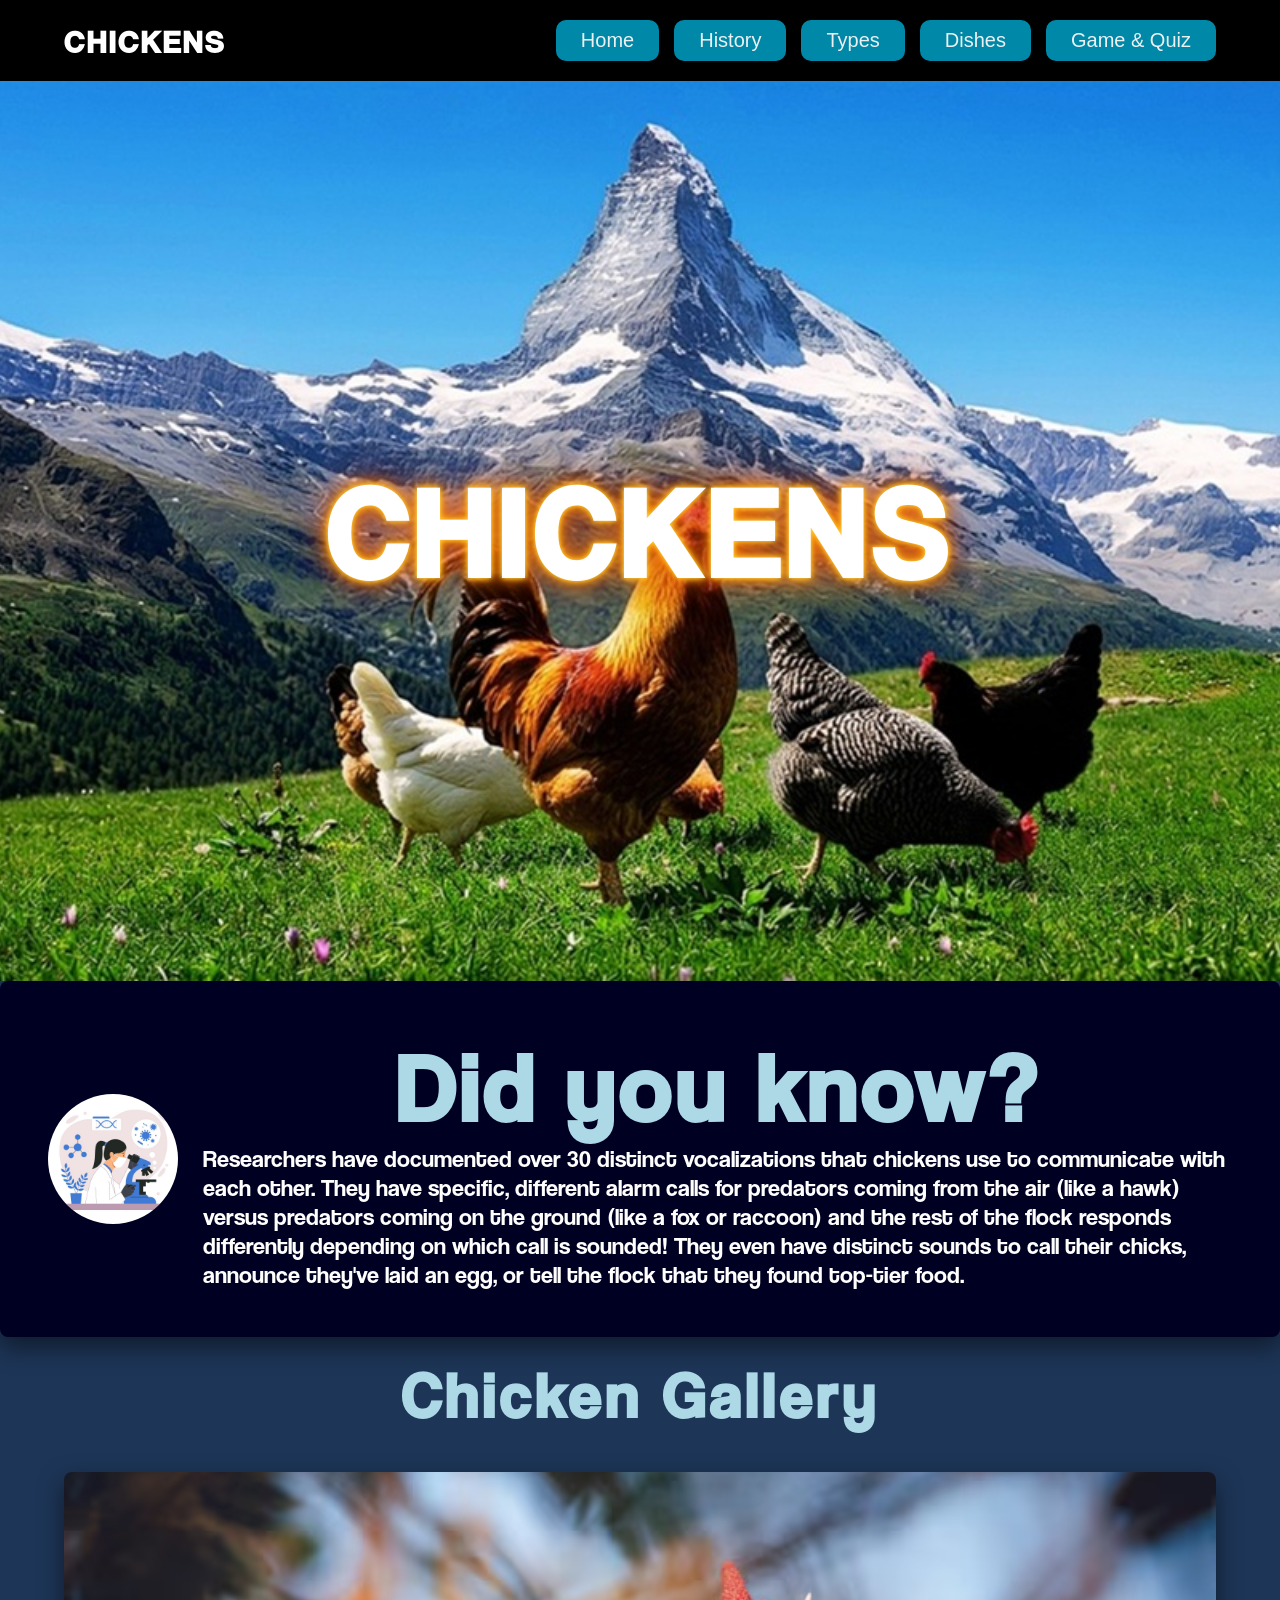
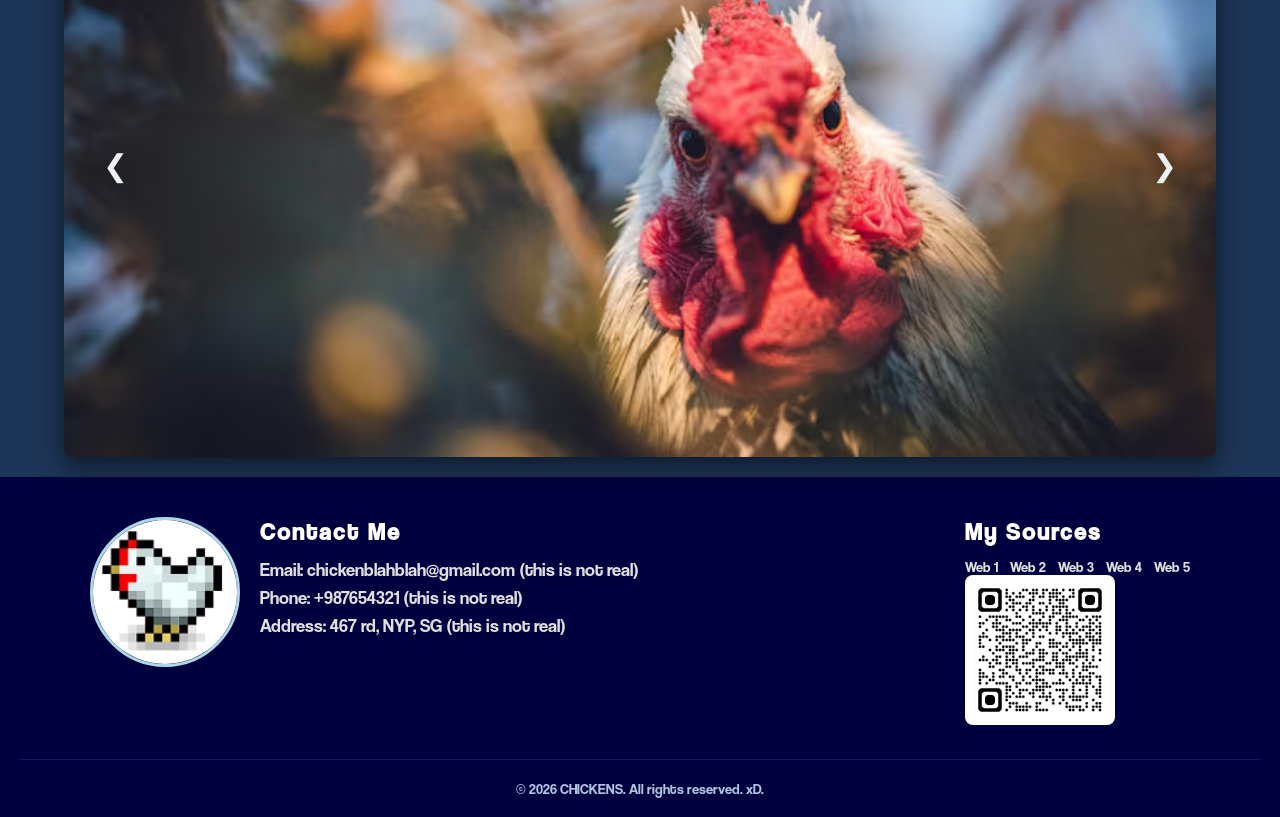
==== commit 77416353: "Add files via upload" ====
--- a/webdevA2/index.html
+++ b/webdevA2/index.html
@@ -287,7 +287,7 @@
 						</div>
 					</div>
 					<div class="typesDishesItem">
-					<img src="images/chickenparmigiana.jpg" alt="chicken parmesian" class="cardPic">
+					<img src="images/Chickenparmigiana.jpg" alt="chicken parmesian" class="cardPic">
 						<div class="typesDishesContent">
 							<h3 class="typesDishesH3">Chicken Parmigiana(🇮🇹)</h3>
 								<p class="typesDishesP">A breaded, crispy chicken cutlet topped with rich tomato sauce and melted mozzarella or parmesan cheese.</p>
--- a/webdevA2/style.css
+++ b/webdevA2/style.css
@@ -2,6 +2,7 @@
 	font-family: 'coolvetica';
 	src: url('fonts/coolvetica/coolvetica.otf') format('opentype'); 
 }
+
 * { /* learnt from online its used to reset browser defaults */
 	margin: 0;
 	padding: 0;
@@ -12,6 +13,7 @@
 	margin: 0;
 	padding: 0;
 	background-color: black;
+	overflow-x: hidden; /* Prevents horizontal screen scrolling */
 }
 
 /* header & navbar */
@@ -103,13 +105,14 @@
 .homeTitle {
 	font-family: 'coolvetica', sans-serif;
 	letter-spacing: 10px;
-	font-size: 10em;
+	font-size: clamp(3rem, 10vw, 10em); /* Scales nicely so it doesn't break mobile width */
 	display: flex;
 	justify-content: center;
 	align-items: center;
 	min-height: 100vh;
 	color: white;
-	text-shadow: 0 0  5px #ffd54f, /* Inner Gold - intense brightness */
+	text-align: center;
+	text-shadow: 0 0 5px #ffd54f, /* Inner Gold - intense brightness */
     0 0 10px #ffb300, /* Middle Amber - rich color */
     0 0 20px #ff6f00, /* Outer Terracotta - deep spread */
     0 0 40px #bf360c;	
@@ -136,12 +139,11 @@
 .homeH2 {
 	font-family: 'coolvetica', sans-serif;
 	letter-spacing: 5px;
-	font-size: clamp(2rem, 5vw, 4em);
+	font-size: 4em;
 	display: flex;
 	justify-content: center;
 	align-items: flex-start;
 	color: #ADD8E6;
-	text-align: center;
 }
 
 .hometext {
@@ -152,11 +154,11 @@
 	text-align: left;
 	border-radius: 8px;
 	box-shadow: 0 10px 25px rgba(0, 0, 0, 0.5);
-	font-size: 1.2rem;
-	display: flex;
-	flex-direction: column; 
+	font-size: 1.5rem;
+	display: flex;
+	flex-direction: row; 
 	align-items: center;  
-	gap: 20px;
+	gap: 25px;
 }
 
 .homeContent {
@@ -220,10 +222,10 @@
   
 	background: transparent;
 	border: none;
-	  
+    
 	font-size: 30px;
 	cursor: pointer;
-	  
+    
 	display: flex;
 	align-items: center;
 	justify-content: center;
@@ -693,31 +695,31 @@
 	}
 	
 	.homeTitle {
-		font-size: 4.5em; 
+		font-size: 3em; 
 		letter-spacing: 4px;
 		text-align: center;
 		padding: 0 10px;
 	}
 
 	.homeBg {
-		padding: 2rem;
+		padding: 1rem;
 	}
 
 	.hometext {
-		padding: 2em;
-		font-size: 1.5rem;
-		text-align: left; /* Left align for row layout */
-		flex-direction: row; /* Side-by-side on larger screens */
-		gap: 25px;
+		padding: 1.5em;
+		font-size: 1.1rem;
+		text-align: center;
+		flex-direction: column; /* Stacks image/text on mobile */
+		gap: 20px;
 	}
 
 	.homePfp {
-		width: 130px;
-		height: 130px;
+		width: 110px;
+		height: 110px;
 	}
 	
 	.homeSlideshow img {
-		height: 550px; 
+		height: 350px; 
 	}
 
 	/* reposition arrow buttons so they stay visible over mobile images */
@@ -783,8 +785,8 @@
 	}
 	
 	.historyBg {
-	min-height: auto;
-	padding-bottom: 100px;
+		min-height: auto;
+		padding-bottom: 100px;
 	}
 	
 	.historyCont {
@@ -824,29 +826,29 @@
 	}
 	
 	.typesDishesBg {
-	min-height: auto;
-	padding-bottom: 100px;
+		min-height: auto;
+		padding-bottom: 100px;
 	}
 	
 	.typesDishesCont {
-        grid-template-columns: 1fr;
-    }
-
-    .typesDishesItem {
-        flex-direction: column;
-        text-align: center;
-    }
-
-    .typesDishesItem .cardPic {
-        width: 100%;
-        max-width: 300px;
-        height: 200px;
-        margin: 0 auto;
-    }
-
-    .typesDishesH3 {
-        text-align: center;
-    }
+		grid-template-columns: 1fr;
+	}
+
+	.typesDishesItem {
+		flex-direction: column;
+		text-align: center;
+	}
+
+	.typesDishesItem .cardPic {
+		width: 100%;
+		max-width: 300px;
+		height: 200px;
+		margin: 0 auto;
+	}
+
+	.typesDishesH3 {
+		text-align: center;
+	}
 	
 	.pageHeader h2 {
 		font-size: 2.3em;
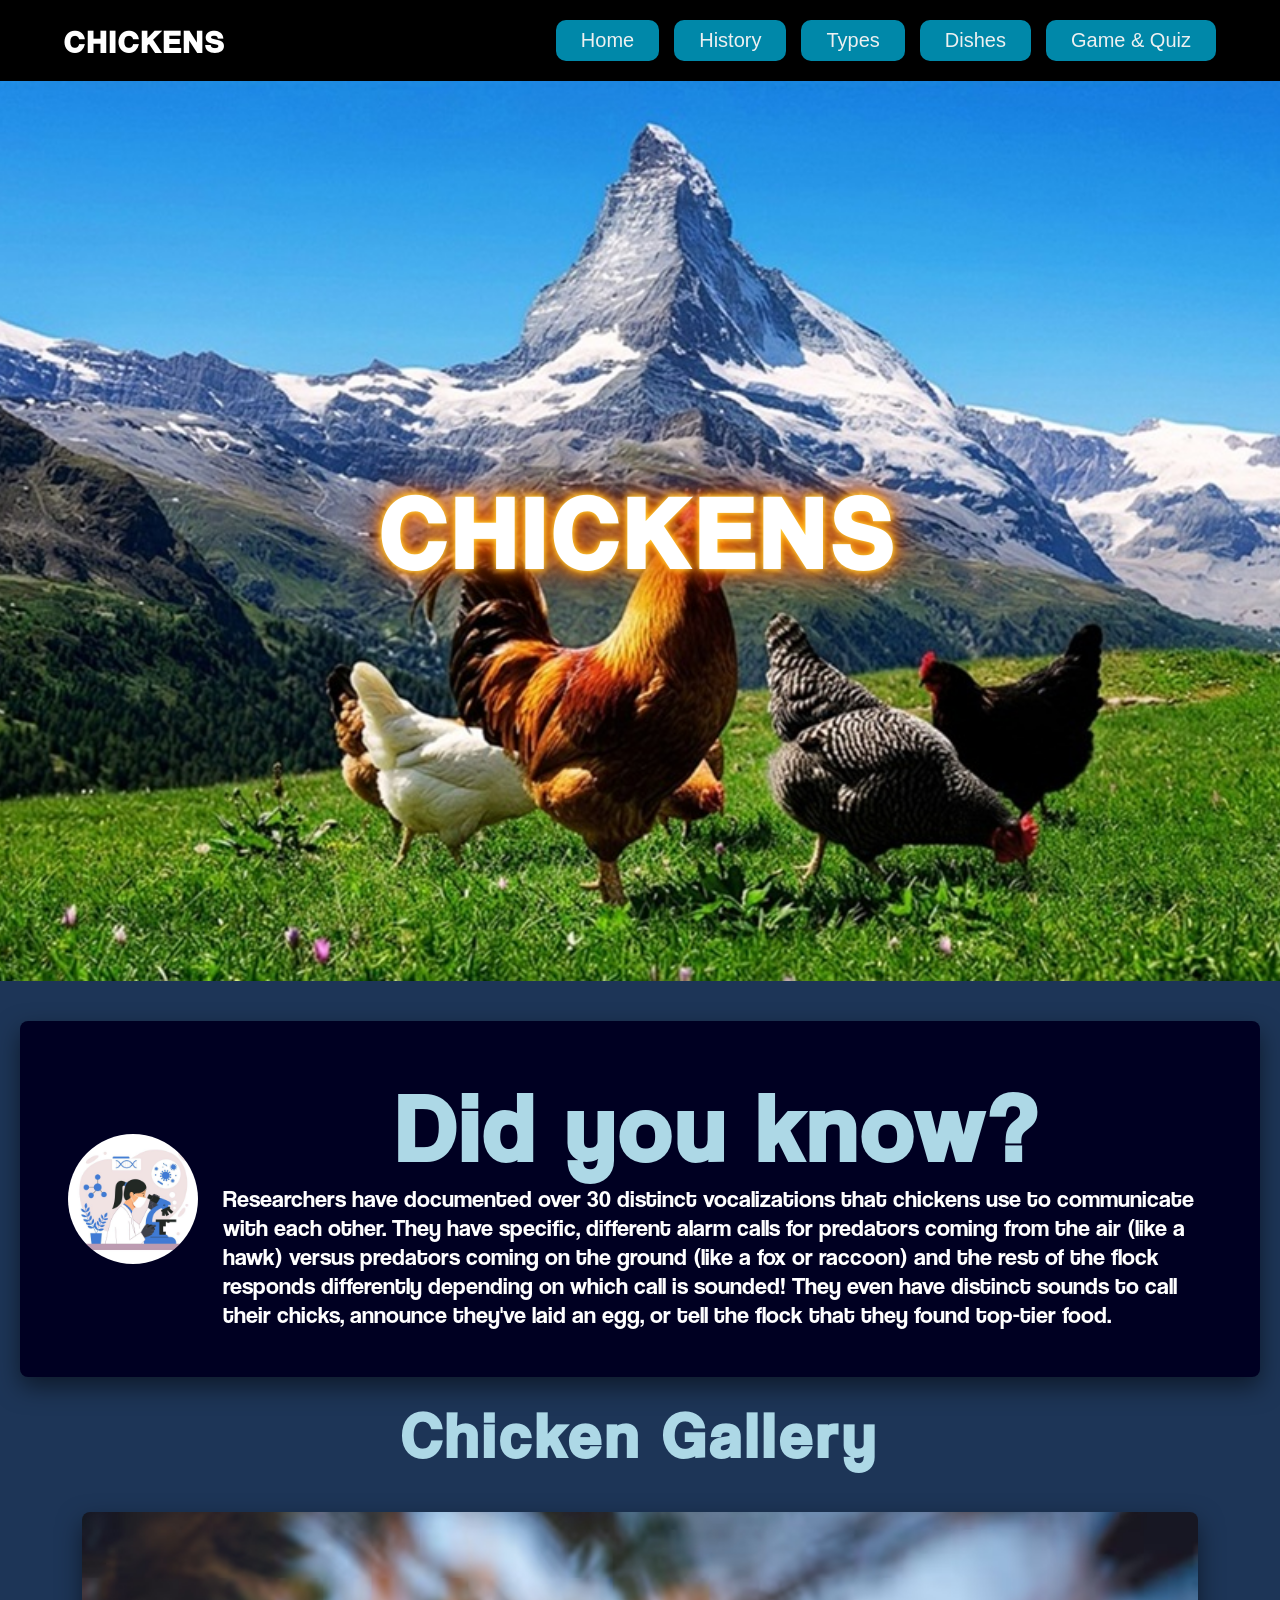
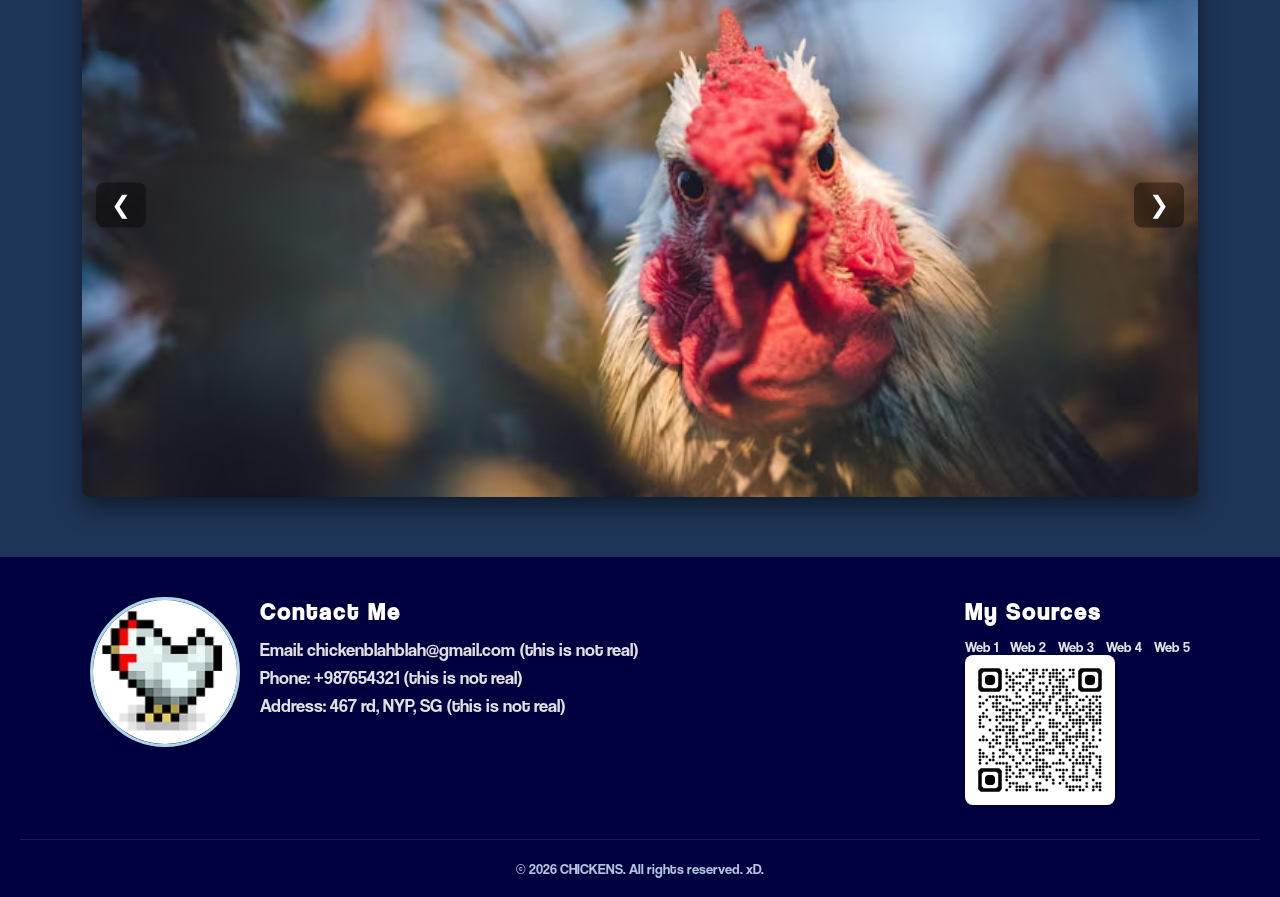
==== commit 3ee70fb8: "Add files via upload" ====
--- a/webdevA2/index.html
+++ b/webdevA2/index.html
@@ -301,9 +301,9 @@
 					<div class="gameItem">
 						<div class="gameCard">
 							<h2 class="gameH2">Mini-Game</h2>
-								<p>Click to catch the different chickens</p>
+								<p>TRY TO CATCH 100 CHICKENS IN 20 SECONDS!</p>
 									<h2 id="scoreBox">GOODLUCK!</h2>
-								
+										<button id="restartBtn">Retry...</button>
 									<div class="gameArea">
 										<div id="pixelChicken" class="sprite-1"></div>
 									</div>
--- a/webdevA2/style.css
+++ b/webdevA2/style.css
@@ -3,7 +3,7 @@
 	src: url('fonts/coolvetica/coolvetica.otf') format('opentype'); 
 }
 
-* { /* learnt from online its used to reset browser defaults */
+* { /* Reset browser defaults */
 	margin: 0;
 	padding: 0;
 	box-sizing: border-box;
@@ -16,20 +16,20 @@
 	overflow-x: hidden; /* Prevents horizontal screen scrolling */
 }
 
-/* header & navbar */
+/* Header & Navbar */
 header {
 	font-family: 'coolvetica', sans-serif;
 	display: flex;
 	justify-content: space-between;
 	align-items: center;
 	padding: 20px 5%;
-	position: sticky; /* keeps dropdown anchored inside header */
+	position: sticky; /* Keeps header pinned at top */
 	top: 0;
 	left: 0;
+	right: 0;
 	width: 100%;
-	background-color: rgba(0, 0, 0, 0.5);
-	box-sizing: border-box;
-	z-index: 1;
+	background-color: rgba(0, 0, 0, 0.85);
+	z-index: 1000;
 }
 
 header h1 {
@@ -42,7 +42,7 @@
 }
 
 .refresh {
-	color: inherit; /* keeps same color as before */
+	color: inherit;
 	text-decoration: none;
 	cursor: pointer;
 }
@@ -51,7 +51,7 @@
 	list-style: none;
 	margin: 0;
 	padding: 0;
-	display: flex; /* flexbox keeps desktop menu clean */
+	display: flex; /* Flexbox keeps desktop menu clean */
 	gap: 15px;
 	align-items: center;
 }
@@ -80,7 +80,7 @@
 	transform: scale(1.05);
 }
 
-/* pages settings */
+/* Pages Settings */
 .page {
 	display: none;	
 }
@@ -93,7 +93,7 @@
 	display: none;
 }
 
-/* styling the home page stuff */
+/* Home Page Styling */
 .homeHeader {
 	background-image: url("images/backgroundimg.jpg");
 	background-size: cover;
@@ -105,22 +105,24 @@
 .homeTitle {
 	font-family: 'coolvetica', sans-serif;
 	letter-spacing: 10px;
-	font-size: clamp(3rem, 10vw, 10em); /* Scales nicely so it doesn't break mobile width */
+	font-size: clamp(3rem, 8vw, 8rem); /* Scales nicely for all screen widths */
 	display: flex;
 	justify-content: center;
 	align-items: center;
 	min-height: 100vh;
 	color: white;
 	text-align: center;
-	text-shadow: 0 0 5px #ffd54f, /* Inner Gold - intense brightness */
-    0 0 10px #ffb300, /* Middle Amber - rich color */
-    0 0 20px #ff6f00, /* Outer Terracotta - deep spread */
-    0 0 40px #bf360c;	
-}
-
-/* homeCont stuff */
+	text-shadow: 
+		0 0 5px #ffd54f,  /* Inner Gold */
+		0 0 10px #ffb300, /* Middle Amber */
+		0 0 20px #ff6f00, /* Outer Terracotta */
+		0 0 40px #bf360c;	
+}
+
+/* Home Container */
 .homeBg {
 	min-height: 100vh;
+	padding: 40px 20px;
 	background-color: #1D3557;
 }
 
@@ -156,8 +158,8 @@
 	box-shadow: 0 10px 25px rgba(0, 0, 0, 0.5);
 	font-size: 1.5rem;
 	display: flex;
-	flex-direction: row; 
-	align-items: center;  
+	flex-direction: row;
+	align-items: center;
 	gap: 25px;
 }
 
@@ -165,7 +167,7 @@
 	display: flex;
 	flex-direction: column;
 	justify-content: center;
-	flex-grow: 1;    
+	flex-grow: 1;
 }
 
 .homePfp {
@@ -175,8 +177,9 @@
 	object-fit: cover;
 	flex-shrink: 0;
 }
-/* home slideshow thing for images learn from ai and online */
-.homeSlideshowWrapper { /* Outer wrapper to contain relative positioning for arrows */
+
+/* Home Slideshow */
+.homeSlideshowWrapper {
 	position: relative;
 	width: 90%;
 	max-width: 1400px;
@@ -191,17 +194,13 @@
 	width: 100%;
 	overflow-x: auto;
 	white-space: nowrap;
-  
-	/* Smooth scroll behavior when JS adjusts scrollLeft */
 	scroll-behavior: smooth;
-  
-	/* hide scroll bar for the different browsers */
-	scrollbar-width: none;              
-	-ms-overflow-style: none;           
+	scrollbar-width: none; /* Hide scrollbars across browsers */
+	-ms-overflow-style: none;
 }
 
 .homeSlideshow::-webkit-scrollbar {
-	display: none;                      
+	display: none;
 }
 
 .homeSlideshow img {
@@ -213,19 +212,20 @@
 	border-radius: 8px;
 }
 
-/* Base Arrow Button Styling */
+/* Arrow Buttons */
 .homeSlide_arrow {
 	position: absolute;
 	top: 50%;
 	transform: translateY(-50%);
 	z-index: 10;
-  
-	background: transparent;
+	background: rgba(0, 0, 0, 0.4);
+	color: white;
 	border: none;
-    
-	font-size: 30px;
+	border-radius: 8px;
+	width: 45px;
+	height: 45px;
+	font-size: 24px;
 	cursor: pointer;
-    
 	display: flex;
 	align-items: center;
 	justify-content: center;
@@ -233,8 +233,8 @@
 }
 
 .homeSlide_arrow:hover {
-	opacity: 1;
-	transform: translateY(-50%) scale(1.3);
+	background: rgba(0, 136, 169, 0.9);
+	transform: translateY(-50%) scale(1.1);
 }
 
 .left-arrow {
@@ -244,10 +244,11 @@
 .right-arrow {
 	right: 14px;
 }
-/* footer stuff */
+
+/* Footer Section */
 footer {
 	font-family: 'coolvetica', sans-serif;
-	background-color: #000040; 
+	background-color: #000040;
 	color: #ffffff;
 	padding: 40px 20px 20px 20px;
 }
@@ -324,60 +325,61 @@
 	color: #b0c4de;
 }
 
-/* mini-game and quiz page stuff*/
+/* Mini-Game & Quiz Section */
 .gameItem {
 	min-height: 100vh;
 	background-color: #1D3557;
 	display: flex;
 	justify-content: center;
-    align-items: center;
+	align-items: center;
+	padding: 20px;
 }
 
 .gameCard {
-    font-family: 'coolvetica', sans-serif;
-    background-color: #000022;
-    color: #ffffff;
-    width: 100%;
-    max-width: 2000px;
-    margin: 0 auto;
-    padding: 30px;
-    border-radius: 16px;
-    box-shadow: 0 10px 25px rgba(0, 0, 0, 0.5);
-    text-align: center;
-    border: 2px solid rgba(255, 255, 255, 0.1);
+	font-family: 'coolvetica', sans-serif;
+	background-color: #000022;
+	color: #ffffff;
+	width: 100%;
+	max-width: 1200px;
+	margin: 0 auto;
+	padding: 30px;
+	border-radius: 16px;
+	box-shadow: 0 10px 25px rgba(0, 0, 0, 0.5);
+	text-align: center;
+	border: 2px solid rgba(255, 255, 255, 0.1);
 }
 
 .gameH2 {
-    font-size: 2.5rem;
-    color: #ADD8E6;
-    letter-spacing: 2px;
-    margin-bottom: 8px;
+	font-size: 2.5rem;
+	color: #ADD8E6;
+	letter-spacing: 2px;
+	margin-bottom: 8px;
 }
 
 .gameCard p {
-    font-size: 1.1rem;
-    color: #e0e0e0;
-    margin-bottom: 15px;
+	font-size: 1.1rem;
+	color: #e0e0e0;
+	margin-bottom: 15px;
 }
 
 #scoreBox {
-    font-size: 1.8rem;
-    color: #ffd54f;
-    margin-bottom: 20px;
-}
-
-/* Play Area bounding box */
+	font-size: 1.8rem;
+	color: #ffd54f;
+	margin-bottom: 20px;
+}
+
 .gameArea {
-    position: relative;
-    width: 100%;
-    height: 800px; /* Defines the boundary for chicken movement */
-    background-color: #0d1b2a;
-    border: 2px dashed rgba(255, 255, 255, 0.2);
-    border-radius: 10px;
+	position: relative;
+	width: 100%;
+	height: 600px;
+	background-color: #0d1b2a;
+	border: 2px dashed rgba(255, 255, 255, 0.2);
+	border-radius: 10px;
+	overflow: hidden;
 }
 
 #pixelChicken {
-	position: relative;
+	position: absolute;
 	width: 108px;
 	height: 127px;
 	background-image: url('images/sprite.png');
@@ -385,92 +387,82 @@
 	cursor: pointer;
 }
 
-.sprite-1 {
-	background-position: 0px 0px;
-}
-
-.sprite-2 {
-	background-position: -113px -8px;
-}
-
-.sprite-3 {
-	background-position: -1px -138px;
-}
-
-.sprite-4 {
-	background-position: -109px -136px;
-}
-
-/* quiz stuff */
-
+.sprite-1 { background-position: 0px 0px; }
+.sprite-2 { background-position: -113px -8px; }
+.sprite-3 { background-position: -1px -138px; }
+.sprite-4 { background-position: -109px -136px; }
+
+/* Quiz Settings */
 .quizItem {
 	min-height: 100vh;
 	background-color: #1D3557;
 	display: flex;
 	justify-content: center;
-    align-items: center;
+	align-items: center;
+	padding: 20px;
 }
 
 .quizCard {
-    font-family: 'coolvetica', sans-serif;
-    background-color: #000022;
-    color: white;
-    width: 100%;
-    max-width: 2000px;
-    padding: 30px;
-    border-radius: 16px;
-    box-shadow: 0 10px 25px rgba(0, 0, 0, 0.5);
-    border: 2px solid rgba(255, 255, 255, 0.1);
-    text-align: left;
+	font-family: 'coolvetica', sans-serif;
+	background-color: #000022;
+	color: white;
+	width: 100%;
+	max-width: 1200px;
+	padding: 30px;
+	border-radius: 16px;
+	box-shadow: 0 10px 25px rgba(0, 0, 0, 0.5);
+	border: 2px solid rgba(255, 255, 255, 0.1);
+	text-align: left;
 }
 
 .quizCard .gameH2 {
-    text-align: center;
-    margin-bottom: 20px;
+	text-align: center;
+	margin-bottom: 20px;
 }
 
 .quizFieldset {
-    border: 1px solid rgba(255, 255, 255, 0.2);
-    border-radius: 8px;
-    padding: 15px 20px;
-    margin-bottom: 20px;
-    background-color: #0d1b2a;
+	border: 1px solid rgba(255, 255, 255, 0.2);
+	border-radius: 8px;
+	padding: 15px 20px;
+	margin-bottom: 20px;
+	background-color: #0d1b2a;
 }
 
 .quizLegend {
-    color: #ADD8E6;
-    font-size: 1.2rem;
-    padding: 0 8px;
+	color: #ADD8E6;
+	font-size: 1.2rem;
+	padding: 0 8px;
 }
 
 .quizOption {
-    display: block;
-    margin: 10px 0;
-    font-size: 1.05rem;
-    cursor: pointer;
-    color: #edf0f1;
+	display: block;
+	margin: 10px 0;
+	font-size: 1.05rem;
+	cursor: pointer;
+	color: #edf0f1;
 }
 
 .quizOption input {
-    margin-right: 8px;
-    cursor: pointer;
+	margin-right: 8px;
+	cursor: pointer;
 }
 
 #quizScorebox {
-    font-size: 1.5rem;
-    color: #ffd54f;
-    text-align: center;
-    margin-top: 15px;
+	font-size: 1.5rem;
+	color: #ffd54f;
+	text-align: center;
+	margin-top: 15px;
 }
 
 #btnSubmit {
-    display: block;
-    margin: 20px auto 0;
-}
-
-/* history page stuff */
+	display: block;
+	margin: 20px auto 0;
+}
+
+/* History Page */
 .historyBg {
-	min-height: 320vh;
+	min-height: 100vh;
+	padding: 40px 20px;
 	background-color: #1D3557;
 }
 
@@ -478,13 +470,14 @@
 	display: grid;
 	grid-template-columns: repeat(4, 1fr);
 	grid-auto-rows: minmax(min-content, max-content);
-	grid-template-areas: "box-1 box-1 box-1 box-1"
-						 "box-2 box-2 box-3 box-3"
-						 "box-2 box-2 box-3 box-3"
-						 "box-4 box-4 box-4 box-4"
-						 "box-5 box-5 box-6 box-6"
-						 "box-5 box-5 box-6 box-6"				
-						 "box-7 box-7 box-7 box-7";					
+	grid-template-areas: 
+		"box-1 box-1 box-1 box-1"
+		"box-2 box-2 box-3 box-3"
+		"box-2 box-2 box-3 box-3"
+		"box-4 box-4 box-4 box-4"
+		"box-5 box-5 box-6 box-6"
+		"box-5 box-5 box-6 box-6"
+		"box-7 box-7 box-7 box-7";
 	gap: 1.2em;
 	max-width: 1700px;
 	margin: 0 auto;
@@ -500,8 +493,8 @@
 	box-shadow: 0 10px 25px rgba(0, 0, 0, 0.5);
 	font-size: 1.5rem;
 	display: flex;
-	flex-direction: row; 
-	align-items: center;  
+	flex-direction: row;
+	align-items: center;
 	gap: 25px;
 }
 
@@ -513,18 +506,12 @@
 .historyItem:nth-child(6) { grid-area: box-6; }
 .historyItem:nth-child(7) { grid-area: box-7; }
 
-.historyContent1 {
+.historyContent1, 
+.historyContent2 {
 	display: flex;
 	flex-direction: column;
 	justify-content: center;
-	flex-grow: 1;    
-}
-
-.historyContent2 {
-	display: flex;
-	flex-direction: column;
-	justify-content: center;
-	flex-grow: 1;    
+	flex-grow: 1;
 }
 
 .historyH3 {
@@ -543,7 +530,6 @@
 	color: white;
 	font-size: 0.8em;
 	line-height: 1.5;
-	justify-content: flex-start;
 }
 
 .SQhistoryPic {
@@ -557,25 +543,20 @@
 
 .pageHeader {
 	font-family: 'coolvetica', sans-serif;
+	text-align: center;
+	margin-bottom: 30px;
 }
 
 .txtH2 {
 	letter-spacing: 4px;
 	font-size: 4em;
 	color: #ADD8E6;
-	display: flex;
-	justify-content: center;
-	align-items: flex-start;
 }
 
 .pageHeader p {
 	letter-spacing: 2px;
-	text-align: center;
 	color: white;
 	font-size: 2em;
-	display: flex;
-	justify-content: center;
-	align-items: flex-start;
 }
 
 .cardPic {
@@ -586,73 +567,72 @@
 	box-shadow: 0 10px 25px rgba(0, 0, 0, 0.5);
 }
 
-/* types page stuff*/
+/* Types of Dishes / Breeds Page (FULLY REFINED GRID) */
 .typesDishesBg {
-	min-height: 190vh;
+	min-height: 100vh;
+	padding: 40px 20px;
 	background-color: #1D3557;
 }
 
 .typesDishesCont {
 	display: grid;
-	grid-template-columns: repeat(3, 1fr);
-	grid-auto-rows: minmax(min-content, max-content);
-	gap: 1em;
-	max-width: 1900px;
+	/* Ensures cards get at least 420px width so text and image sit comfortably side-by-side */
+	grid-template-columns: repeat(auto-fill, minmax(420px, 1fr)); 
+	gap: 1.8em;
+	max-width: 1700px;
 	margin: 0 auto;
 }
 
 .typesDishesItem {
 	font-family: 'coolvetica', sans-serif;
-	padding: 2em;
+	padding: 1.5em;
 	background-color: #000022;
 	color: white;
+	border-radius: 12px;
+	box-shadow: 0 10px 25px rgba(0, 0, 0, 0.5);
+	
+	display: flex;
+	flex-direction: row;
+	align-items: stretch; /* Stretch image to match height of content */
+	gap: 20px;
+}
+
+.typesDishesItem .cardPic {
+	width: 160px; /* Fixed proportional width for card images */
+	height: auto;
+	min-height: 180px;
+	object-fit: cover;
+	border-radius: 8px;
+	flex-shrink: 0;
+	box-shadow: 0 5px 15px rgba(0, 0, 0, 0.4);
+}
+
+.typesDishesContent {
+	display: flex;
+	flex-direction: column;
+	justify-content: flex-start;
+	flex: 1;
+	min-width: 0;
+}
+
+.typesDishesH3 {
+	letter-spacing: 1px;
+	font-size: 1.5rem;
+	color: #ADD8E6;
+	margin-bottom: 10px;
+	display: block;
+	text-align: left; /* Aligned left with the body paragraph */
+	line-height: 1.2;
+}
+
+.typesDishesP {
+	letter-spacing: 0.5px;
+	color: #e0e0e0;
+	font-size: 0.95rem;
+	line-height: 1.45; /* Clean human-readable line-height */
 	text-align: left;
-	border-radius: 8px;
-	box-shadow: 0 10px 25px rgba(0, 0, 0, 0.5);
-	font-size: 1.5rem;
-	display: flex;
-	flex-direction: row; 
-	align-items: center;  
-	gap: 25px;
-}
-
-.typesDishesItem .cardPic {
-    width: 350px;
-    height: 400px;
-    object-fit: cover;
-    border-radius: 8px;
-    flex-shrink: 0; /* Prevents image from pushing text off-screen */
-    box-shadow: 0 5px 15px rgba(0, 0, 0, 0.4);
-}
-
-/* Ensure text container takes up the remaining horizontal space safely */
-.typesDishesContent {
-    display: flex;
-    flex-direction: column;
-    justify-content: center;
-    flex: 1; 
-    min-width: 0; /* Prevents text overflow inside Flexbox */
-}
-
-/* Adjust title display so it wraps naturally */
-.typesDishesH3 {
-    letter-spacing: 2px;
-    font-size: 1.6em;
-    color: #ADD8E6;
-    margin-bottom: 8px;
-    display: block; 
-    text-align: center;
-}
-
-/* Style for the paragraph text inside the card */
-.typesDishesP {
-    letter-spacing: 1px;
-    color: white;
-    font-size: 0.85em;
-    line-height: 1;
-}
-
-/* mobile settings */
+}
+
 @media (max-width: 800px) {	
 	#ham_menu {
 		display: block;
@@ -662,24 +642,22 @@
 	.ham_mobile {
 		display: none;
 		position: absolute;
-		top: 100%;        
+		top: 100%;
 		left: 0;
 		width: 100%;
-		background-color: rgba(0, 0, 0, 0.5);
+		background-color: rgba(0, 0, 0, 0.95);
 		padding: 20px 0;
-		box-shadow: 0 4px 6px rgba(0,0,0,0.1);
-	}
-	
-	/* when toggled active by JS */
+		box-shadow: 0 4px 6px rgba(0,0,0,0.3);
+	}
+	
 	.ham_mobile.show {
 		display: block;
 	}
 
-	/* stack list items vertically in a straight column */
 	.ham_mobile .navlinks {
 		display: flex;
-		flex-direction: column; /* force straight vertical column */
-		align-items: center; /* center buttons in the menu */
+		flex-direction: column;
+		align-items: center;
 		padding: 0;
 		margin: 0;
 		gap: 12px;
@@ -687,29 +665,25 @@
 
 	.ham_mobile .navlinks li {
 		display: block;
-		width: 80%;         
+		width: 80%;
 	}
 
 	.ham_mobile .navlinks li button {
-		width: 100%; /* full width buttons inside mobile column */
+		width: 100%;
 	}
 	
 	.homeTitle {
-		font-size: 3em; 
+		font-size: 3em;
 		letter-spacing: 4px;
 		text-align: center;
 		padding: 0 10px;
-	}
-
-	.homeBg {
-		padding: 1rem;
 	}
 
 	.hometext {
 		padding: 1.5em;
 		font-size: 1.1rem;
 		text-align: center;
-		flex-direction: column; /* Stacks image/text on mobile */
+		flex-direction: column;
 		gap: 20px;
 	}
 
@@ -719,21 +693,18 @@
 	}
 	
 	.homeSlideshow img {
-		height: 350px; 
-	}
-
-	/* reposition arrow buttons so they stay visible over mobile images */
+		height: 350px;
+	}
+
 	.homeSlide_arrow {
-		font-size: 24px;
-	}
-	.left-arrow {
-		left: 5px;
-	}
-	.right-arrow {
-		right: 5px;
-	}
-
-	/* stack footer stuff vertically */
+		font-size: 20px;
+		width: 35px;
+		height: 35px;
+	}
+	
+	.left-arrow { left: 5px; }
+	.right-arrow { right: 5px; }
+
 	.footerCont {
 		flex-direction: column;
 		align-items: center;
@@ -752,7 +723,7 @@
 	}
 	
 	.gameItem, .quizItem {
-		padding: 10px 10px;
+		padding: 10px;
 	}
 	
 	.gameCard, .quizCard {
@@ -764,7 +735,6 @@
 		height: 50vh;
 		min-height: 350px;
 		max-height: 500px;
-		overflow: hidden;
 	}
 	
 	#pixelChicken {
@@ -784,29 +754,26 @@
 		display: none;
 	}
 	
-	.historyBg {
-		min-height: auto;
-		padding-bottom: 100px;
-	}
-	
 	.historyCont {
 		grid-template-columns: 1fr;
 		grid-auto-rows: auto;
-		grid-template-areas: "box-1"
-							 "box-2"
-							 "box-3"
-							 "box-4"
-							 "box-5"
-							 "box-6"				
-							 "box-7";		
+		grid-template-areas: 
+			"box-1"
+			"box-2"
+			"box-3"
+			"box-4"
+			"box-5"
+			"box-6"
+			"box-7";		
 	}
 	
 	.historyItem {
-		flex-direction: column; /* Stack image above text on small screens */
+		flex-direction: column;
 		text-align: center;
 	}
 
-	.historyContent {
+	.historyContent1, 
+	.historyContent2 {
 		text-align: center;
 	}
 
@@ -825,31 +792,6 @@
 		margin: 0 auto;
 	}
 	
-	.typesDishesBg {
-		min-height: auto;
-		padding-bottom: 100px;
-	}
-	
-	.typesDishesCont {
-		grid-template-columns: 1fr;
-	}
-
-	.typesDishesItem {
-		flex-direction: column;
-		text-align: center;
-	}
-
-	.typesDishesItem .cardPic {
-		width: 100%;
-		max-width: 300px;
-		height: 200px;
-		margin: 0 auto;
-	}
-
-	.typesDishesH3 {
-		text-align: center;
-	}
-	
 	.pageHeader h2 {
 		font-size: 2.3em;
 	}
